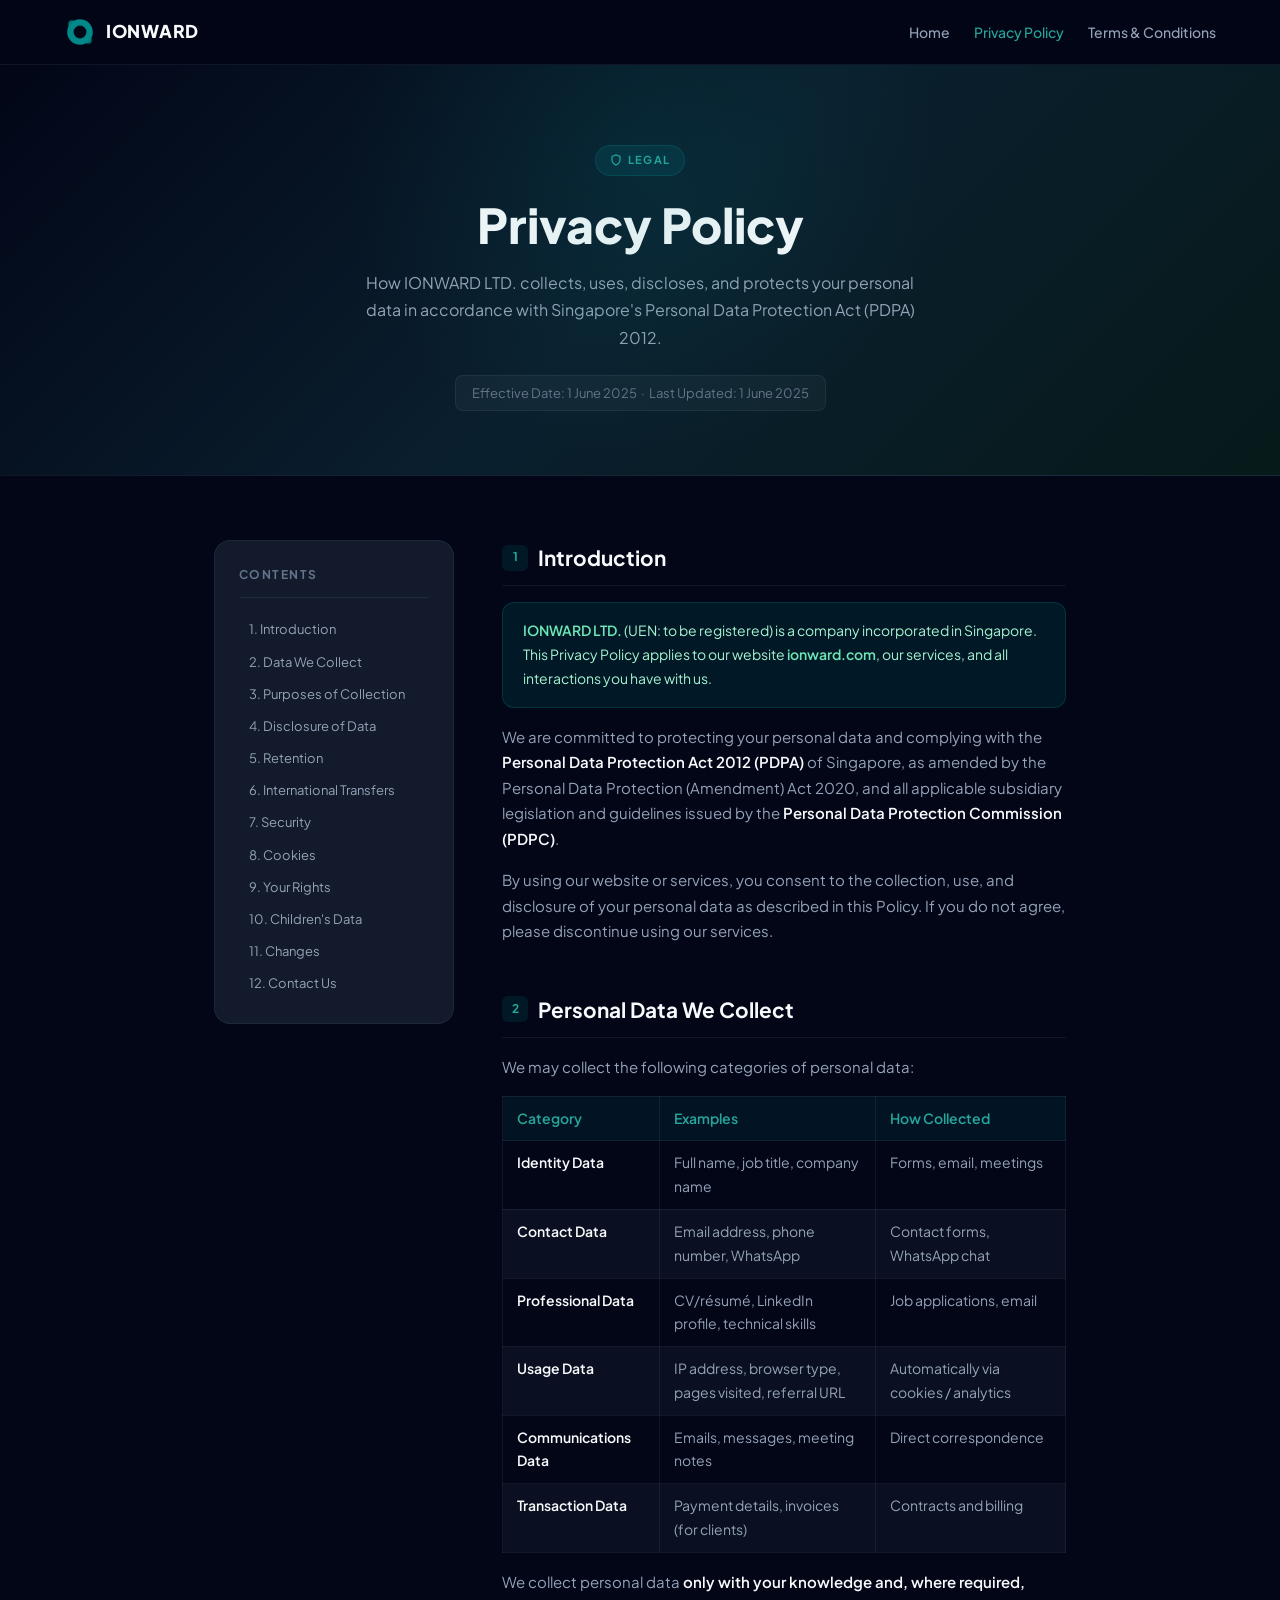
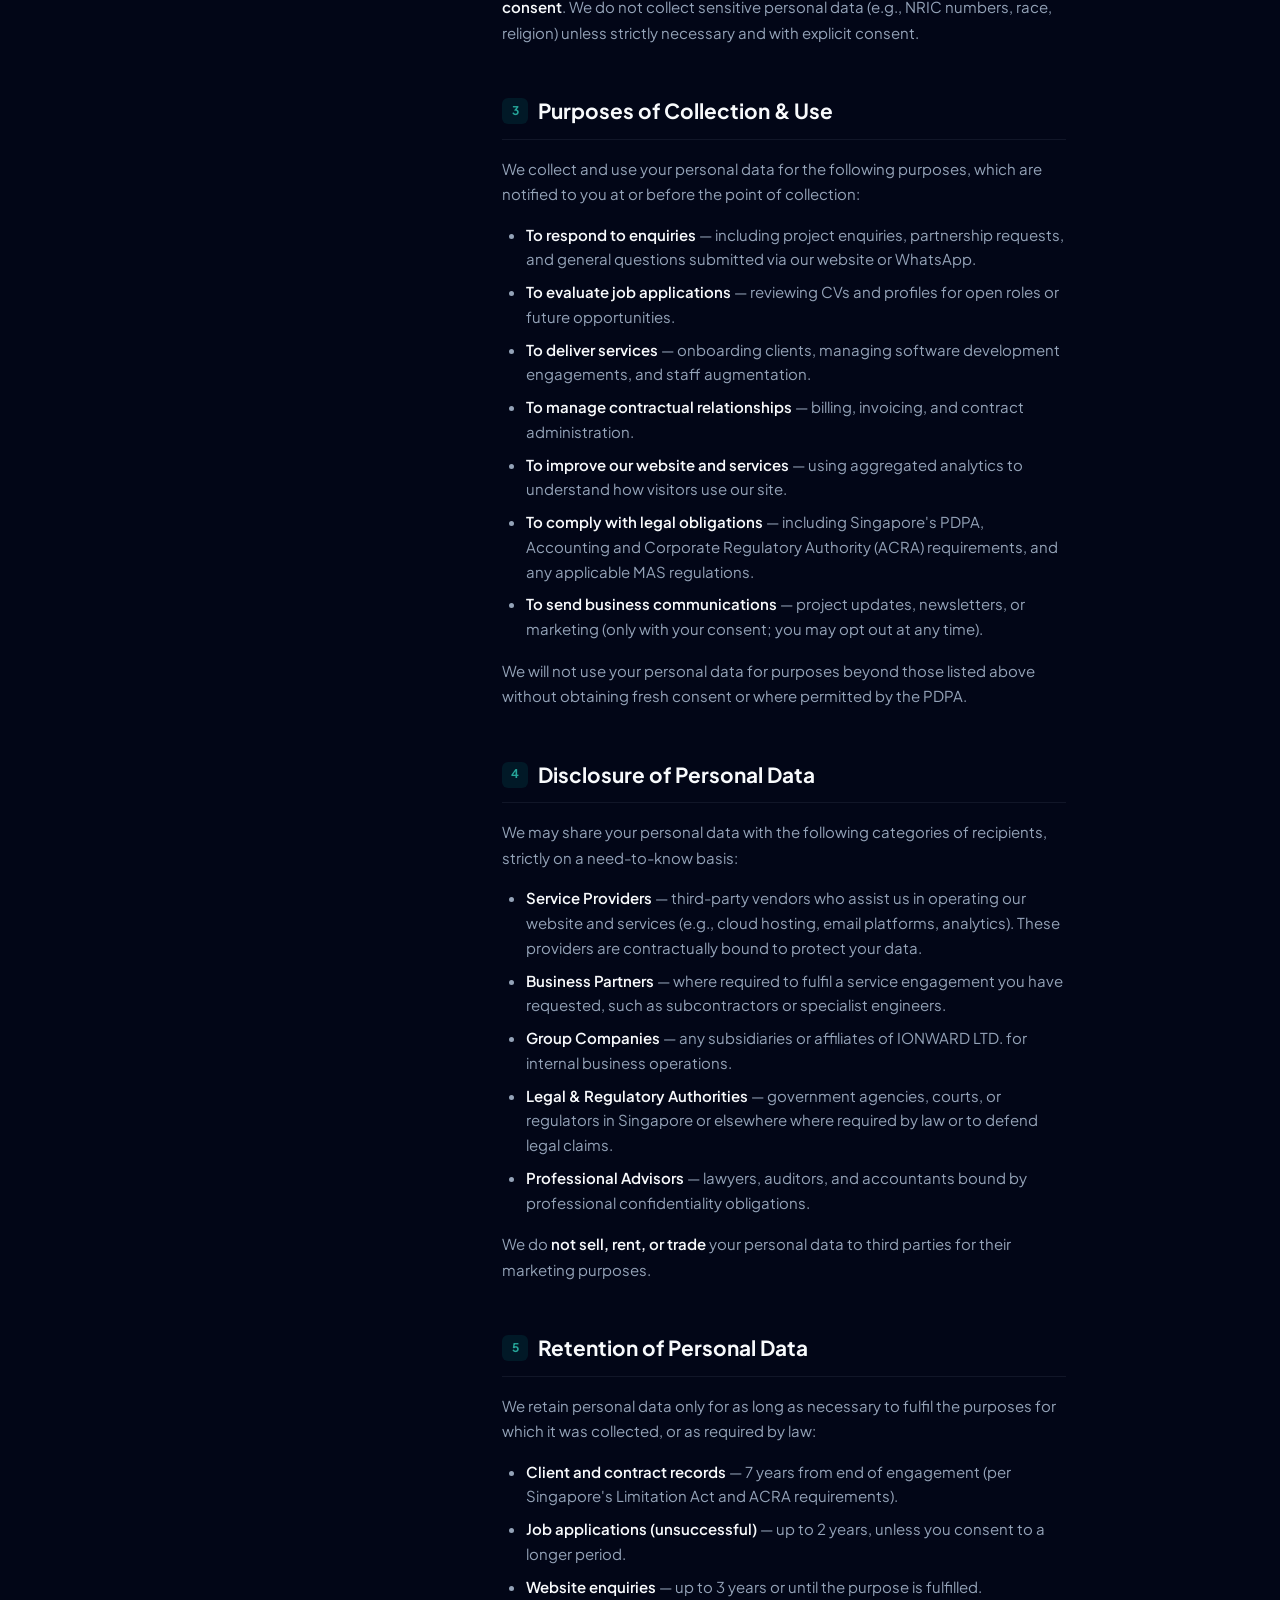
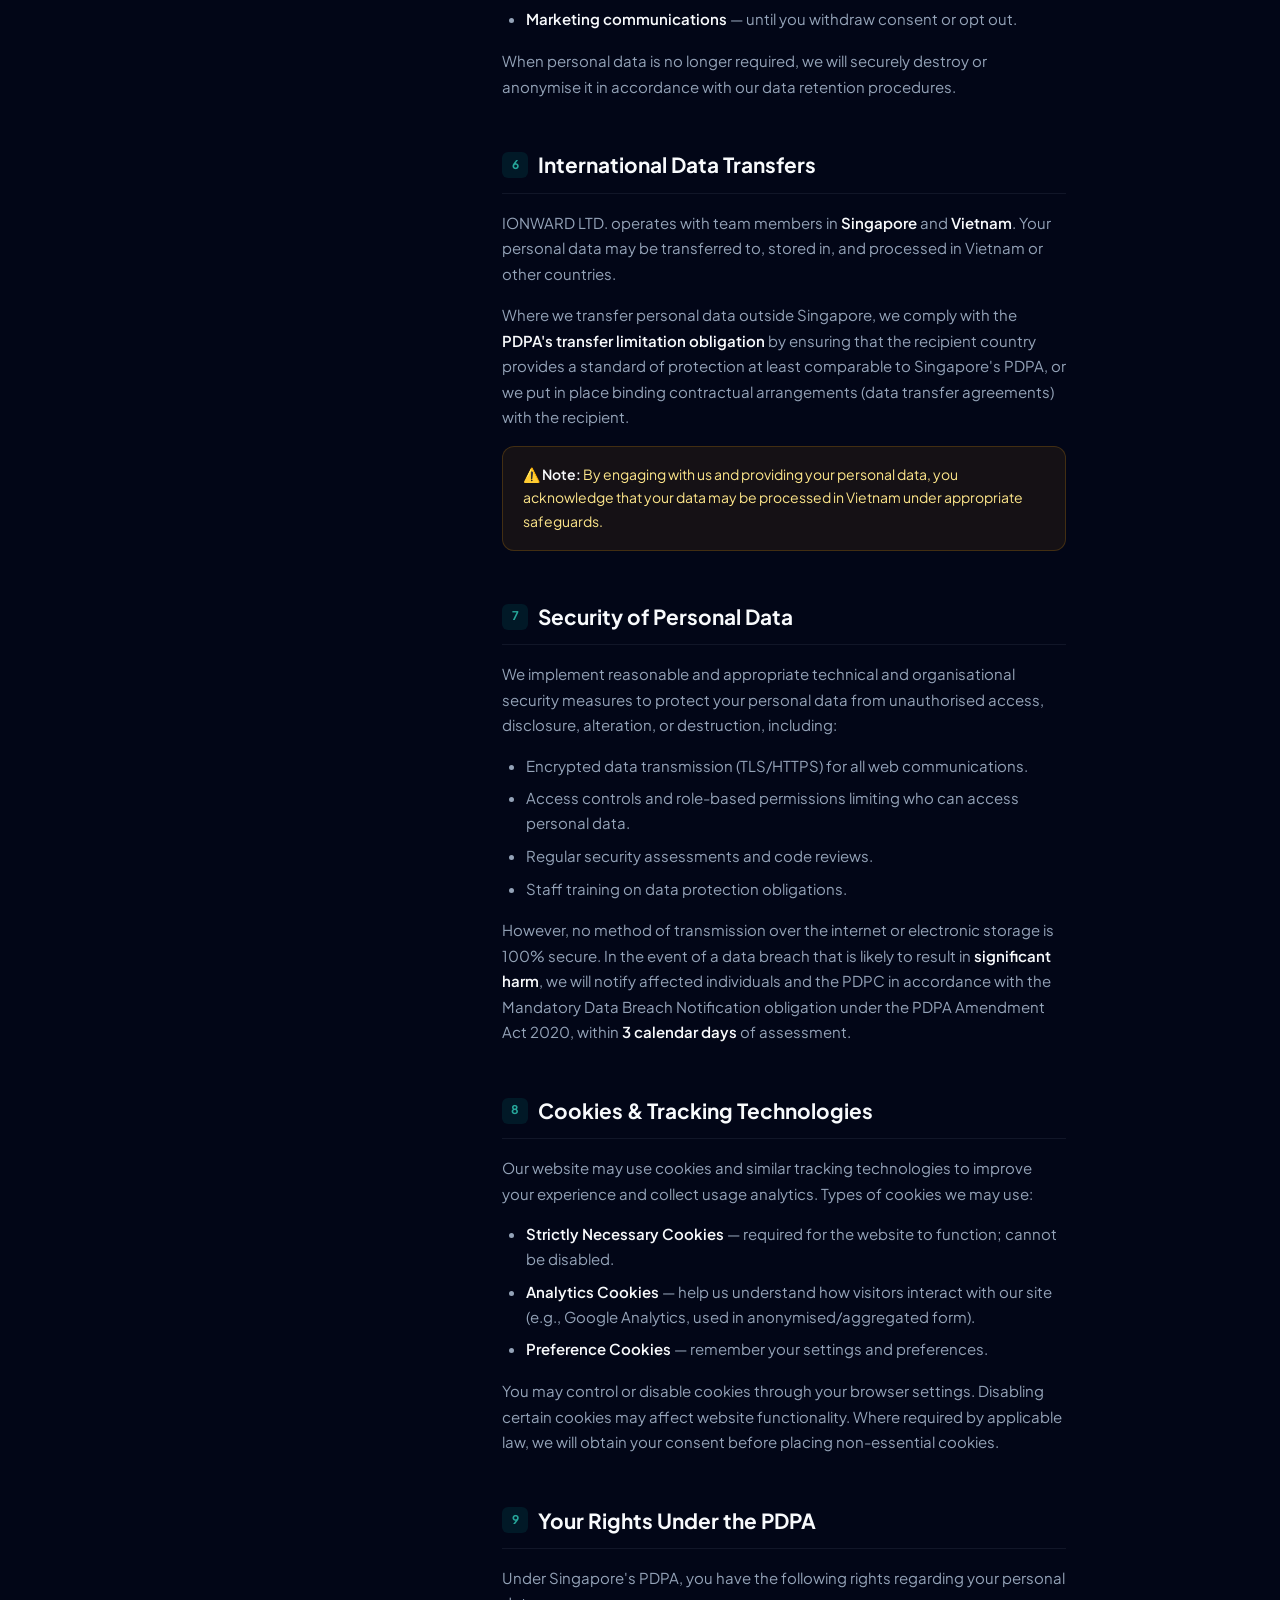
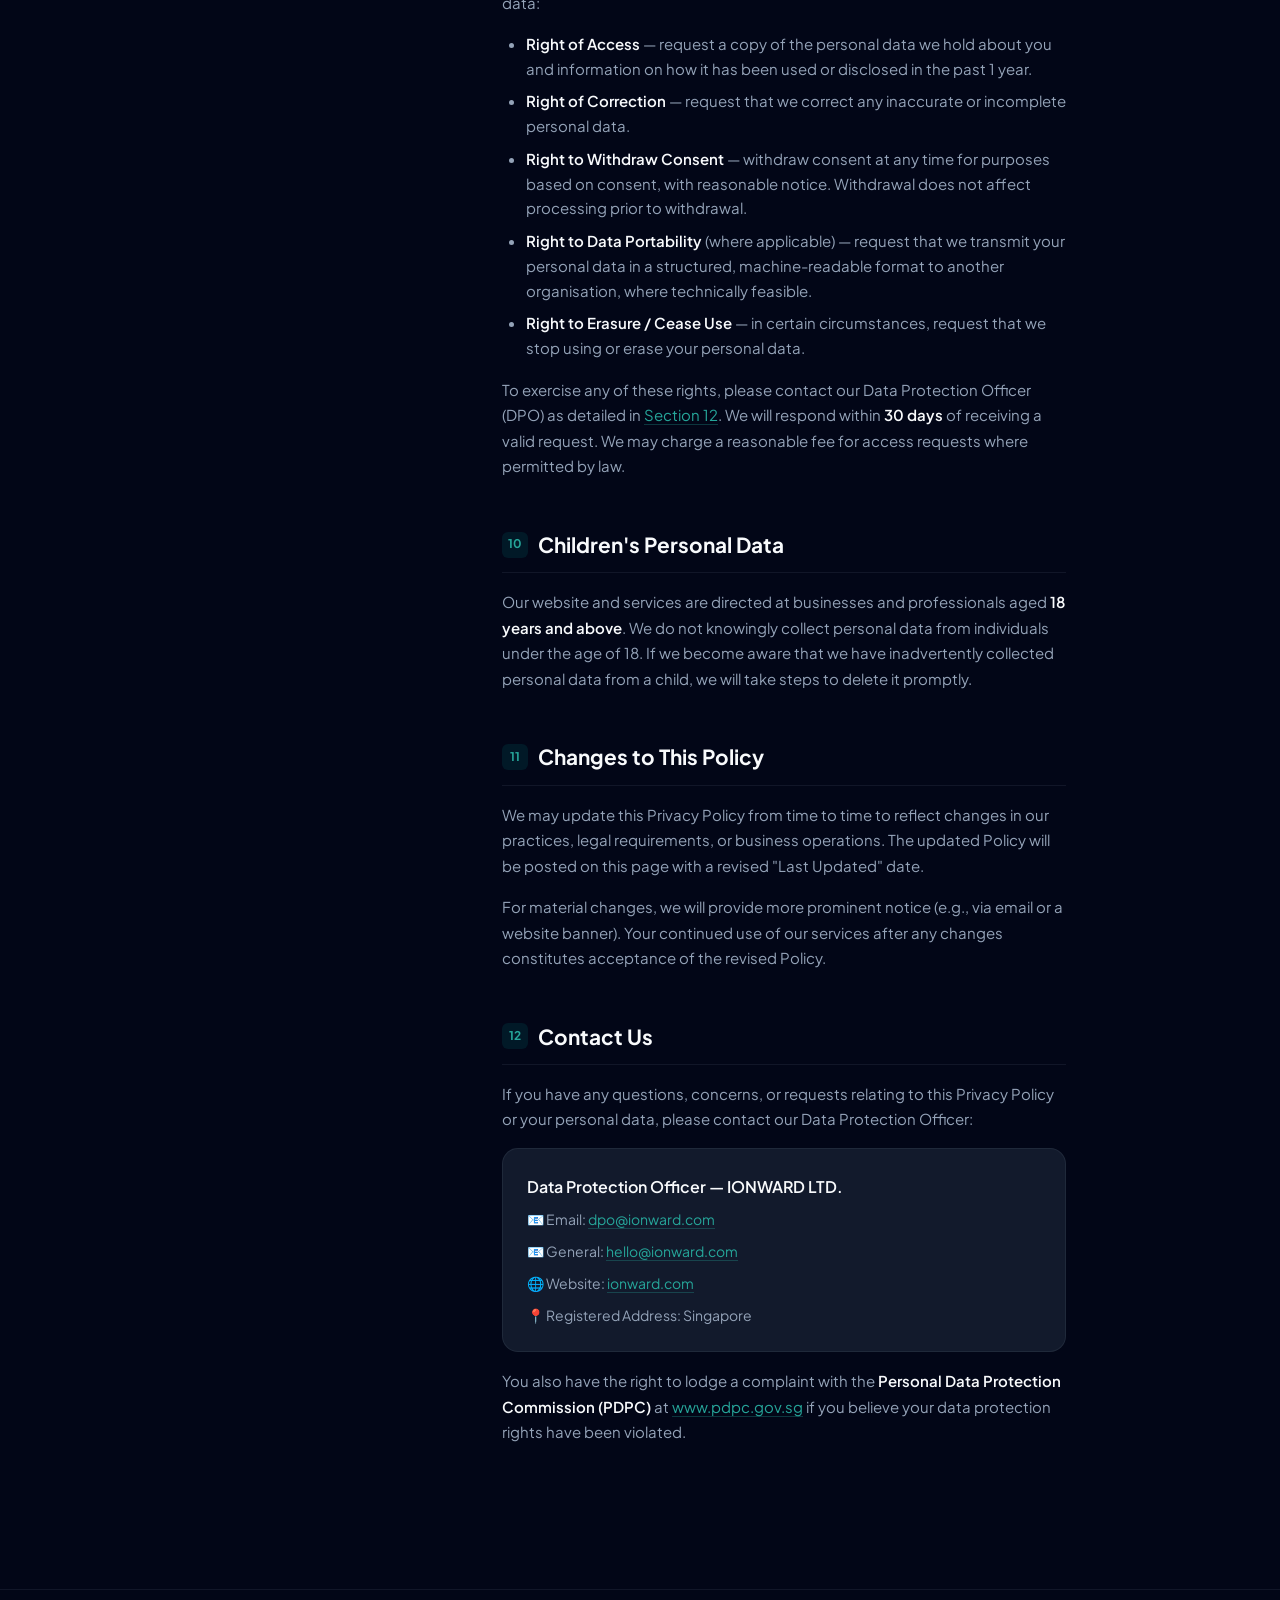
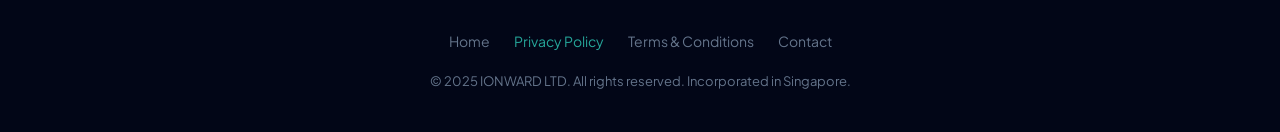
==== privacy.html @ 9d275b9a "Add Privacy Policy and Terms & Conditions pages" ====
<!DOCTYPE html>
<html lang="en">
<head>
  <meta charset="UTF-8" />
  <meta name="viewport" content="width=device-width, initial-scale=1.0" />
  <title>Privacy Policy | IONWARD LTD.</title>
  <meta name="description" content="Privacy Policy for IONWARD LTD. — how we collect, use, and protect your personal data under Singapore's PDPA." />
  <meta name="robots" content="index, follow" />
  <link rel="canonical" href="https://ionward.com/privacy" />

  <!-- Open Graph -->
  <meta property="og:type" content="website" />
  <meta property="og:url" content="https://ionward.com/privacy" />
  <meta property="og:title" content="Privacy Policy | IONWARD LTD." />
  <meta property="og:description" content="How IONWARD LTD. collects, uses, and protects your personal data under Singapore's PDPA." />
  <meta property="og:site_name" content="IONWARD LTD." />

  <!-- Favicon -->
  <link rel="icon" type="image/svg+xml" href="data:image/svg+xml,%3Csvg xmlns='http://www.w3.org/2000/svg' viewBox='0 0 100 100'%3E%3Cpath d='M50 10 A40 40 0 1 0 50 90 A40 40 0 1 0 50 10 Z M50 30 A20 20 0 1 1 50 70 A20 20 0 1 1 50 30 Z' fill='%23008988'/%3E%3Ccircle cx='25' cy='25' r='12' fill='%23008988' opacity='0.8'/%3E%3Ccircle cx='75' cy='75' r='12' fill='%23008988' opacity='0.8'/%3E%3C/svg%3E" />

  <!-- Fonts -->
  <link rel="preconnect" href="https://fonts.googleapis.com">
  <link rel="preconnect" href="https://fonts.gstatic.com" crossorigin>
  <link href="https://fonts.googleapis.com/css2?family=Plus+Jakarta+Sans:wght@300;400;500;600;700;800&display=swap" rel="stylesheet">

  <style>
    *, *::before, *::after { box-sizing: border-box; margin: 0; padding: 0; }

    :root {
      --ion: #008988;
      --ion-light: #26A69A;
      --ion-glow: rgba(0,137,136,0.15);
      --bg-dark: #0f172a;
      --bg-darker: #020617;
      --bg-card: rgba(30,41,59,0.6);
      --border: rgba(148,163,184,0.1);
      --text-primary: #f8fafc;
      --text-secondary: #94a3b8;
      --text-muted: #64748b;
    }

    html { scroll-behavior: smooth; }

    body {
      font-family: 'Plus Jakarta Sans', sans-serif;
      background: var(--bg-darker);
      color: var(--text-primary);
      line-height: 1.7;
      min-height: 100vh;
    }

    /* ── Scrollbar ── */
    ::-webkit-scrollbar { width: 8px; }
    ::-webkit-scrollbar-track { background: #0f172a; }
    ::-webkit-scrollbar-thumb { background: #334155; border-radius: 4px; }
    ::-webkit-scrollbar-thumb:hover { background: #008988; }

    /* ── Header ── */
    .site-header {
      position: sticky;
      top: 0;
      z-index: 100;
      background: rgba(2,6,23,0.85);
      backdrop-filter: blur(16px);
      -webkit-backdrop-filter: blur(16px);
      border-bottom: 1px solid var(--border);
    }

    .header-inner {
      max-width: 1200px;
      margin: 0 auto;
      padding: 0 1.5rem;
      height: 64px;
      display: flex;
      align-items: center;
      justify-content: space-between;
    }

    .logo-link {
      display: flex;
      align-items: center;
      gap: 10px;
      text-decoration: none;
      color: var(--text-primary);
      font-weight: 800;
      font-size: 1.1rem;
      letter-spacing: 0.04em;
    }

    .logo-link svg { flex-shrink: 0; }

    .nav-links {
      display: flex;
      gap: 1.5rem;
      list-style: none;
    }

    .nav-links a {
      color: var(--text-secondary);
      text-decoration: none;
      font-size: 0.875rem;
      font-weight: 500;
      transition: color 0.2s;
    }

    .nav-links a:hover { color: var(--ion-light); }

    /* ── Hero Banner ── */
    .page-hero {
      background: linear-gradient(135deg, #020617 0%, #0a1f2e 50%, #061a1a 100%);
      border-bottom: 1px solid var(--border);
      padding: 5rem 1.5rem 4rem;
      text-align: center;
      position: relative;
      overflow: hidden;
    }

    .page-hero::before {
      content: '';
      position: absolute;
      top: -50%;
      left: 50%;
      transform: translateX(-50%);
      width: 600px;
      height: 600px;
      background: radial-gradient(circle, rgba(0,137,136,0.12) 0%, transparent 70%);
      pointer-events: none;
    }

    .page-hero-badge {
      display: inline-flex;
      align-items: center;
      gap: 6px;
      background: var(--ion-glow);
      color: var(--ion-light);
      border: 1px solid rgba(0,137,136,0.25);
      padding: 5px 14px;
      border-radius: 9999px;
      font-size: 11px;
      font-weight: 700;
      letter-spacing: 0.1em;
      text-transform: uppercase;
      margin-bottom: 1.25rem;
    }

    .page-hero h1 {
      font-size: clamp(2rem, 5vw, 3rem);
      font-weight: 800;
      color: var(--text-primary);
      margin-bottom: 1rem;
      line-height: 1.2;
    }

    .page-hero p {
      color: var(--text-secondary);
      font-size: 1rem;
      max-width: 560px;
      margin: 0 auto;
    }

    .effective-date {
      margin-top: 1.5rem;
      display: inline-block;
      background: rgba(148,163,184,0.06);
      border: 1px solid var(--border);
      border-radius: 8px;
      padding: 6px 16px;
      font-size: 0.8125rem;
      color: var(--text-muted);
    }

    /* ── Layout ── */
    .content-wrapper {
      max-width: 900px;
      margin: 0 auto;
      padding: 4rem 1.5rem 6rem;
      display: grid;
      grid-template-columns: 240px 1fr;
      gap: 3rem;
      align-items: start;
    }

    /* ── Sidebar TOC ── */
    .toc {
      position: sticky;
      top: 88px;
      background: var(--bg-card);
      border: 1px solid var(--border);
      border-radius: 16px;
      padding: 1.5rem;
      backdrop-filter: blur(8px);
    }

    .toc-title {
      font-size: 0.75rem;
      font-weight: 700;
      letter-spacing: 0.12em;
      text-transform: uppercase;
      color: var(--text-muted);
      margin-bottom: 1rem;
      padding-bottom: 0.75rem;
      border-bottom: 1px solid var(--border);
    }

    .toc-list {
      list-style: none;
      display: flex;
      flex-direction: column;
      gap: 2px;
    }

    .toc-list a {
      display: block;
      padding: 6px 10px;
      border-radius: 8px;
      color: var(--text-secondary);
      font-size: 0.8125rem;
      text-decoration: none;
      transition: all 0.2s;
      line-height: 1.4;
    }

    .toc-list a:hover {
      background: var(--ion-glow);
      color: var(--ion-light);
    }

    /* ── Document Body ── */
    .doc-body section {
      margin-bottom: 3rem;
    }

    .doc-body h2 {
      font-size: 1.3rem;
      font-weight: 700;
      color: var(--text-primary);
      margin-bottom: 1rem;
      padding-bottom: 0.625rem;
      border-bottom: 1px solid var(--border);
      display: flex;
      align-items: center;
      gap: 10px;
    }

    .section-num {
      display: inline-flex;
      align-items: center;
      justify-content: center;
      width: 26px;
      height: 26px;
      background: var(--ion-glow);
      color: var(--ion-light);
      border-radius: 6px;
      font-size: 0.75rem;
      font-weight: 700;
      flex-shrink: 0;
    }

    .doc-body p {
      color: var(--text-secondary);
      margin-bottom: 1rem;
      font-size: 0.9375rem;
    }

    .doc-body ul, .doc-body ol {
      padding-left: 1.5rem;
      margin-bottom: 1rem;
    }

    .doc-body li {
      color: var(--text-secondary);
      font-size: 0.9375rem;
      margin-bottom: 0.5rem;
      line-height: 1.65;
    }

    .doc-body strong {
      color: var(--text-primary);
      font-weight: 600;
    }

    .doc-body a {
      color: var(--ion-light);
      text-decoration: none;
      border-bottom: 1px solid rgba(38,166,154,0.3);
      transition: border-color 0.2s;
    }

    .doc-body a:hover { border-color: var(--ion-light); }

    /* Info box */
    .info-box {
      background: var(--ion-glow);
      border: 1px solid rgba(0,137,136,0.25);
      border-radius: 12px;
      padding: 1rem 1.25rem;
      margin-bottom: 1rem;
    }

    .info-box p {
      color: #a7f3d0;
      margin-bottom: 0;
      font-size: 0.875rem;
    }

    .info-box strong { color: #6ee7b7; }

    /* Warning box */
    .warn-box {
      background: rgba(245,158,11,0.08);
      border: 1px solid rgba(245,158,11,0.2);
      border-radius: 12px;
      padding: 1rem 1.25rem;
      margin-bottom: 1rem;
    }

    .warn-box p {
      color: #fde68a;
      margin-bottom: 0;
      font-size: 0.875rem;
    }

    /* Data table */
    .data-table {
      width: 100%;
      border-collapse: collapse;
      margin-bottom: 1rem;
      font-size: 0.875rem;
    }

    .data-table th {
      background: rgba(0,137,136,0.1);
      color: var(--ion-light);
      font-weight: 600;
      text-align: left;
      padding: 10px 14px;
      border: 1px solid var(--border);
    }

    .data-table td {
      color: var(--text-secondary);
      padding: 10px 14px;
      border: 1px solid var(--border);
      vertical-align: top;
    }

    .data-table tr:nth-child(even) td { background: rgba(30,41,59,0.3); }

    /* Contact card */
    .contact-card {
      background: var(--bg-card);
      border: 1px solid var(--border);
      border-radius: 16px;
      padding: 1.5rem;
      display: flex;
      flex-direction: column;
      gap: 0.5rem;
    }

    .contact-card strong { color: var(--text-primary); font-size: 1rem; }
    .contact-card span { color: var(--text-secondary); font-size: 0.875rem; }
    .contact-card a { color: var(--ion-light); }

    /* ── Footer ── */
    .site-footer {
      background: #020617;
      border-top: 1px solid var(--border);
      padding: 2.5rem 1.5rem;
      text-align: center;
    }

    .footer-inner {
      max-width: 900px;
      margin: 0 auto;
      display: flex;
      flex-direction: column;
      align-items: center;
      gap: 1rem;
    }

    .footer-links {
      display: flex;
      gap: 1.5rem;
      flex-wrap: wrap;
      justify-content: center;
    }

    .footer-links a {
      color: var(--text-muted);
      text-decoration: none;
      font-size: 0.875rem;
      transition: color 0.2s;
    }

    .footer-links a:hover { color: var(--ion-light); }
    .footer-links a.active { color: var(--ion-light); }

    .footer-copy {
      color: var(--text-muted);
      font-size: 0.8125rem;
    }

    /* ── Responsive ── */
    @media (max-width: 768px) {
      .content-wrapper {
        grid-template-columns: 1fr;
      }
      .toc {
        position: static;
      }
      .nav-links { display: none; }
    }
  </style>
</head>
<body>

  <!-- ── Header ── -->
  <header class="site-header">
    <div class="header-inner">
      <a href="/" class="logo-link">
        <svg width="32" height="32" viewBox="0 0 100 100" fill="none" xmlns="http://www.w3.org/2000/svg">
          <path d="M50 10 A40 40 0 1 0 50 90 A40 40 0 1 0 50 10 Z M50 30 A20 20 0 1 1 50 70 A20 20 0 1 1 50 30 Z" fill="#008988"/>
          <circle cx="25" cy="25" r="12" fill="#008988" opacity="0.8"/>
          <circle cx="75" cy="75" r="12" fill="#008988" opacity="0.8"/>
        </svg>
        IONWARD
      </a>
      <nav>
        <ul class="nav-links">
          <li><a href="/">Home</a></li>
          <li><a href="/privacy" class="active" style="color:#26A69A;">Privacy Policy</a></li>
          <li><a href="/terms">Terms &amp; Conditions</a></li>
        </ul>
      </nav>
    </div>
  </header>

  <!-- ── Hero ── -->
  <div class="page-hero">
    <div class="page-hero-badge">
      <svg width="12" height="12" viewBox="0 0 24 24" fill="none" stroke="currentColor" stroke-width="2.5"><path d="M12 22s8-4 8-10V5l-8-3-8 3v7c0 6 8 10 8 10z"/></svg>
      Legal
    </div>
    <h1>Privacy Policy</h1>
    <p>How IONWARD LTD. collects, uses, discloses, and protects your personal data in accordance with Singapore's Personal Data Protection Act (PDPA) 2012.</p>
    <span class="effective-date">Effective Date: 1 June 2025 &nbsp;·&nbsp; Last Updated: 1 June 2025</span>
  </div>

  <!-- ── Main ── -->
  <main class="content-wrapper">

    <!-- TOC -->
    <aside class="toc">
      <div class="toc-title">Contents</div>
      <ul class="toc-list">
        <li><a href="#intro">1. Introduction</a></li>
        <li><a href="#data-collected">2. Data We Collect</a></li>
        <li><a href="#purposes">3. Purposes of Collection</a></li>
        <li><a href="#disclosure">4. Disclosure of Data</a></li>
        <li><a href="#retention">5. Retention</a></li>
        <li><a href="#transfers">6. International Transfers</a></li>
        <li><a href="#security">7. Security</a></li>
        <li><a href="#cookies">8. Cookies</a></li>
        <li><a href="#rights">9. Your Rights</a></li>
        <li><a href="#children">10. Children's Data</a></li>
        <li><a href="#changes">11. Changes</a></li>
        <li><a href="#contact">12. Contact Us</a></li>
      </ul>
    </aside>

    <!-- Document -->
    <article class="doc-body">

      <section id="intro">
        <h2><span class="section-num">1</span> Introduction</h2>
        <div class="info-box">
          <p><strong>IONWARD LTD.</strong> (UEN: to be registered) is a company incorporated in Singapore. This Privacy Policy applies to our website <strong>ionward.com</strong>, our services, and all interactions you have with us.</p>
        </div>
        <p>We are committed to protecting your personal data and complying with the <strong>Personal Data Protection Act 2012 (PDPA)</strong> of Singapore, as amended by the Personal Data Protection (Amendment) Act 2020, and all applicable subsidiary legislation and guidelines issued by the <strong>Personal Data Protection Commission (PDPC)</strong>.</p>
        <p>By using our website or services, you consent to the collection, use, and disclosure of your personal data as described in this Policy. If you do not agree, please discontinue using our services.</p>
      </section>

      <section id="data-collected">
        <h2><span class="section-num">2</span> Personal Data We Collect</h2>
        <p>We may collect the following categories of personal data:</p>
        <table class="data-table">
          <thead>
            <tr>
              <th>Category</th>
              <th>Examples</th>
              <th>How Collected</th>
            </tr>
          </thead>
          <tbody>
            <tr>
              <td><strong>Identity Data</strong></td>
              <td>Full name, job title, company name</td>
              <td>Forms, email, meetings</td>
            </tr>
            <tr>
              <td><strong>Contact Data</strong></td>
              <td>Email address, phone number, WhatsApp</td>
              <td>Contact forms, WhatsApp chat</td>
            </tr>
            <tr>
              <td><strong>Professional Data</strong></td>
              <td>CV/résumé, LinkedIn profile, technical skills</td>
              <td>Job applications, email</td>
            </tr>
            <tr>
              <td><strong>Usage Data</strong></td>
              <td>IP address, browser type, pages visited, referral URL</td>
              <td>Automatically via cookies / analytics</td>
            </tr>
            <tr>
              <td><strong>Communications Data</strong></td>
              <td>Emails, messages, meeting notes</td>
              <td>Direct correspondence</td>
            </tr>
            <tr>
              <td><strong>Transaction Data</strong></td>
              <td>Payment details, invoices (for clients)</td>
              <td>Contracts and billing</td>
            </tr>
          </tbody>
        </table>
        <p>We collect personal data <strong>only with your knowledge and, where required, consent</strong>. We do not collect sensitive personal data (e.g., NRIC numbers, race, religion) unless strictly necessary and with explicit consent.</p>
      </section>

      <section id="purposes">
        <h2><span class="section-num">3</span> Purposes of Collection &amp; Use</h2>
        <p>We collect and use your personal data for the following purposes, which are notified to you at or before the point of collection:</p>
        <ul>
          <li><strong>To respond to enquiries</strong> — including project enquiries, partnership requests, and general questions submitted via our website or WhatsApp.</li>
          <li><strong>To evaluate job applications</strong> — reviewing CVs and profiles for open roles or future opportunities.</li>
          <li><strong>To deliver services</strong> — onboarding clients, managing software development engagements, and staff augmentation.
          </li>
          <li><strong>To manage contractual relationships</strong> — billing, invoicing, and contract administration.</li>
          <li><strong>To improve our website and services</strong> — using aggregated analytics to understand how visitors use our site.</li>
          <li><strong>To comply with legal obligations</strong> — including Singapore's PDPA, Accounting and Corporate Regulatory Authority (ACRA) requirements, and any applicable MAS regulations.</li>
          <li><strong>To send business communications</strong> — project updates, newsletters, or marketing (only with your consent; you may opt out at any time).</li>
        </ul>
        <p>We will not use your personal data for purposes beyond those listed above without obtaining fresh consent or where permitted by the PDPA.</p>
      </section>

      <section id="disclosure">
        <h2><span class="section-num">4</span> Disclosure of Personal Data</h2>
        <p>We may share your personal data with the following categories of recipients, strictly on a need-to-know basis:</p>
        <ul>
          <li><strong>Service Providers</strong> — third-party vendors who assist us in operating our website and services (e.g., cloud hosting, email platforms, analytics). These providers are contractually bound to protect your data.</li>
          <li><strong>Business Partners</strong> — where required to fulfil a service engagement you have requested, such as subcontractors or specialist engineers.</li>
          <li><strong>Group Companies</strong> — any subsidiaries or affiliates of IONWARD LTD. for internal business operations.</li>
          <li><strong>Legal &amp; Regulatory Authorities</strong> — government agencies, courts, or regulators in Singapore or elsewhere where required by law or to defend legal claims.</li>
          <li><strong>Professional Advisors</strong> — lawyers, auditors, and accountants bound by professional confidentiality obligations.</li>
        </ul>
        <p>We do <strong>not sell, rent, or trade</strong> your personal data to third parties for their marketing purposes.</p>
      </section>

      <section id="retention">
        <h2><span class="section-num">5</span> Retention of Personal Data</h2>
        <p>We retain personal data only for as long as necessary to fulfil the purposes for which it was collected, or as required by law:</p>
        <ul>
          <li><strong>Client and contract records</strong> — 7 years from end of engagement (per Singapore's Limitation Act and ACRA requirements).</li>
          <li><strong>Job applications (unsuccessful)</strong> — up to 2 years, unless you consent to a longer period.</li>
          <li><strong>Website enquiries</strong> — up to 3 years or until the purpose is fulfilled.</li>
          <li><strong>Marketing communications</strong> — until you withdraw consent or opt out.</li>
        </ul>
        <p>When personal data is no longer required, we will securely destroy or anonymise it in accordance with our data retention procedures.</p>
      </section>

      <section id="transfers">
        <h2><span class="section-num">6</span> International Data Transfers</h2>
        <p>IONWARD LTD. operates with team members in <strong>Singapore</strong> and <strong>Vietnam</strong>. Your personal data may be transferred to, stored in, and processed in Vietnam or other countries.</p>
        <p>Where we transfer personal data outside Singapore, we comply with the <strong>PDPA's transfer limitation obligation</strong> by ensuring that the recipient country provides a standard of protection at least comparable to Singapore's PDPA, or we put in place binding contractual arrangements (data transfer agreements) with the recipient.</p>
        <div class="warn-box">
          <p>⚠️ <strong>Note:</strong> By engaging with us and providing your personal data, you acknowledge that your data may be processed in Vietnam under appropriate safeguards.</p>
        </div>
      </section>

      <section id="security">
        <h2><span class="section-num">7</span> Security of Personal Data</h2>
        <p>We implement reasonable and appropriate technical and organisational security measures to protect your personal data from unauthorised access, disclosure, alteration, or destruction, including:</p>
        <ul>
          <li>Encrypted data transmission (TLS/HTTPS) for all web communications.</li>
          <li>Access controls and role-based permissions limiting who can access personal data.</li>
          <li>Regular security assessments and code reviews.</li>
          <li>Staff training on data protection obligations.</li>
        </ul>
        <p>However, no method of transmission over the internet or electronic storage is 100% secure. In the event of a data breach that is likely to result in <strong>significant harm</strong>, we will notify affected individuals and the PDPC in accordance with the Mandatory Data Breach Notification obligation under the PDPA Amendment Act 2020, within <strong>3 calendar days</strong> of assessment.</p>
      </section>

      <section id="cookies">
        <h2><span class="section-num">8</span> Cookies &amp; Tracking Technologies</h2>
        <p>Our website may use cookies and similar tracking technologies to improve your experience and collect usage analytics. Types of cookies we may use:</p>
        <ul>
          <li><strong>Strictly Necessary Cookies</strong> — required for the website to function; cannot be disabled.</li>
          <li><strong>Analytics Cookies</strong> — help us understand how visitors interact with our site (e.g., Google Analytics, used in anonymised/aggregated form).</li>
          <li><strong>Preference Cookies</strong> — remember your settings and preferences.</li>
        </ul>
        <p>You may control or disable cookies through your browser settings. Disabling certain cookies may affect website functionality. Where required by applicable law, we will obtain your consent before placing non-essential cookies.</p>
      </section>

      <section id="rights">
        <h2><span class="section-num">9</span> Your Rights Under the PDPA</h2>
        <p>Under Singapore's PDPA, you have the following rights regarding your personal data:</p>
        <ul>
          <li><strong>Right of Access</strong> — request a copy of the personal data we hold about you and information on how it has been used or disclosed in the past 1 year.</li>
          <li><strong>Right of Correction</strong> — request that we correct any inaccurate or incomplete personal data.</li>
          <li><strong>Right to Withdraw Consent</strong> — withdraw consent at any time for purposes based on consent, with reasonable notice. Withdrawal does not affect processing prior to withdrawal.</li>
          <li><strong>Right to Data Portability</strong> (where applicable) — request that we transmit your personal data in a structured, machine-readable format to another organisation, where technically feasible.</li>
          <li><strong>Right to Erasure / Cease Use</strong> — in certain circumstances, request that we stop using or erase your personal data.</li>
        </ul>
        <p>To exercise any of these rights, please contact our Data Protection Officer (DPO) as detailed in <a href="#contact">Section 12</a>. We will respond within <strong>30 days</strong> of receiving a valid request. We may charge a reasonable fee for access requests where permitted by law.</p>
      </section>

      <section id="children">
        <h2><span class="section-num">10</span> Children's Personal Data</h2>
        <p>Our website and services are directed at businesses and professionals aged <strong>18 years and above</strong>. We do not knowingly collect personal data from individuals under the age of 18. If we become aware that we have inadvertently collected personal data from a child, we will take steps to delete it promptly.</p>
      </section>

      <section id="changes">
        <h2><span class="section-num">11</span> Changes to This Policy</h2>
        <p>We may update this Privacy Policy from time to time to reflect changes in our practices, legal requirements, or business operations. The updated Policy will be posted on this page with a revised "Last Updated" date.</p>
        <p>For material changes, we will provide more prominent notice (e.g., via email or a website banner). Your continued use of our services after any changes constitutes acceptance of the revised Policy.</p>
      </section>

      <section id="contact">
        <h2><span class="section-num">12</span> Contact Us</h2>
        <p>If you have any questions, concerns, or requests relating to this Privacy Policy or your personal data, please contact our Data Protection Officer:</p>
        <div class="contact-card">
          <strong>Data Protection Officer — IONWARD LTD.</strong>
          <span>📧 Email: <a href="mailto:dpo@ionward.com">dpo@ionward.com</a></span>
          <span>📧 General: <a href="mailto:hello@ionward.com">hello@ionward.com</a></span>
          <span>🌐 Website: <a href="https://ionward.com">ionward.com</a></span>
          <span>📍 Registered Address: Singapore</span>
        </div>
        <p style="margin-top:1rem;">You also have the right to lodge a complaint with the <strong>Personal Data Protection Commission (PDPC)</strong> at <a href="https://www.pdpc.gov.sg" target="_blank" rel="noopener">www.pdpc.gov.sg</a> if you believe your data protection rights have been violated.</p>
      </section>

    </article>
  </main>

  <!-- ── Footer ── -->
  <footer class="site-footer">
    <div class="footer-inner">
      <nav class="footer-links">
        <a href="/">Home</a>
        <a href="/privacy" class="active">Privacy Policy</a>
        <a href="/terms">Terms &amp; Conditions</a>
        <a href="mailto:hello@ionward.com">Contact</a>
      </nav>
      <p class="footer-copy">© 2025 IONWARD LTD. All rights reserved. Incorporated in Singapore.</p>
    </div>
  </footer>

</body>
</html>
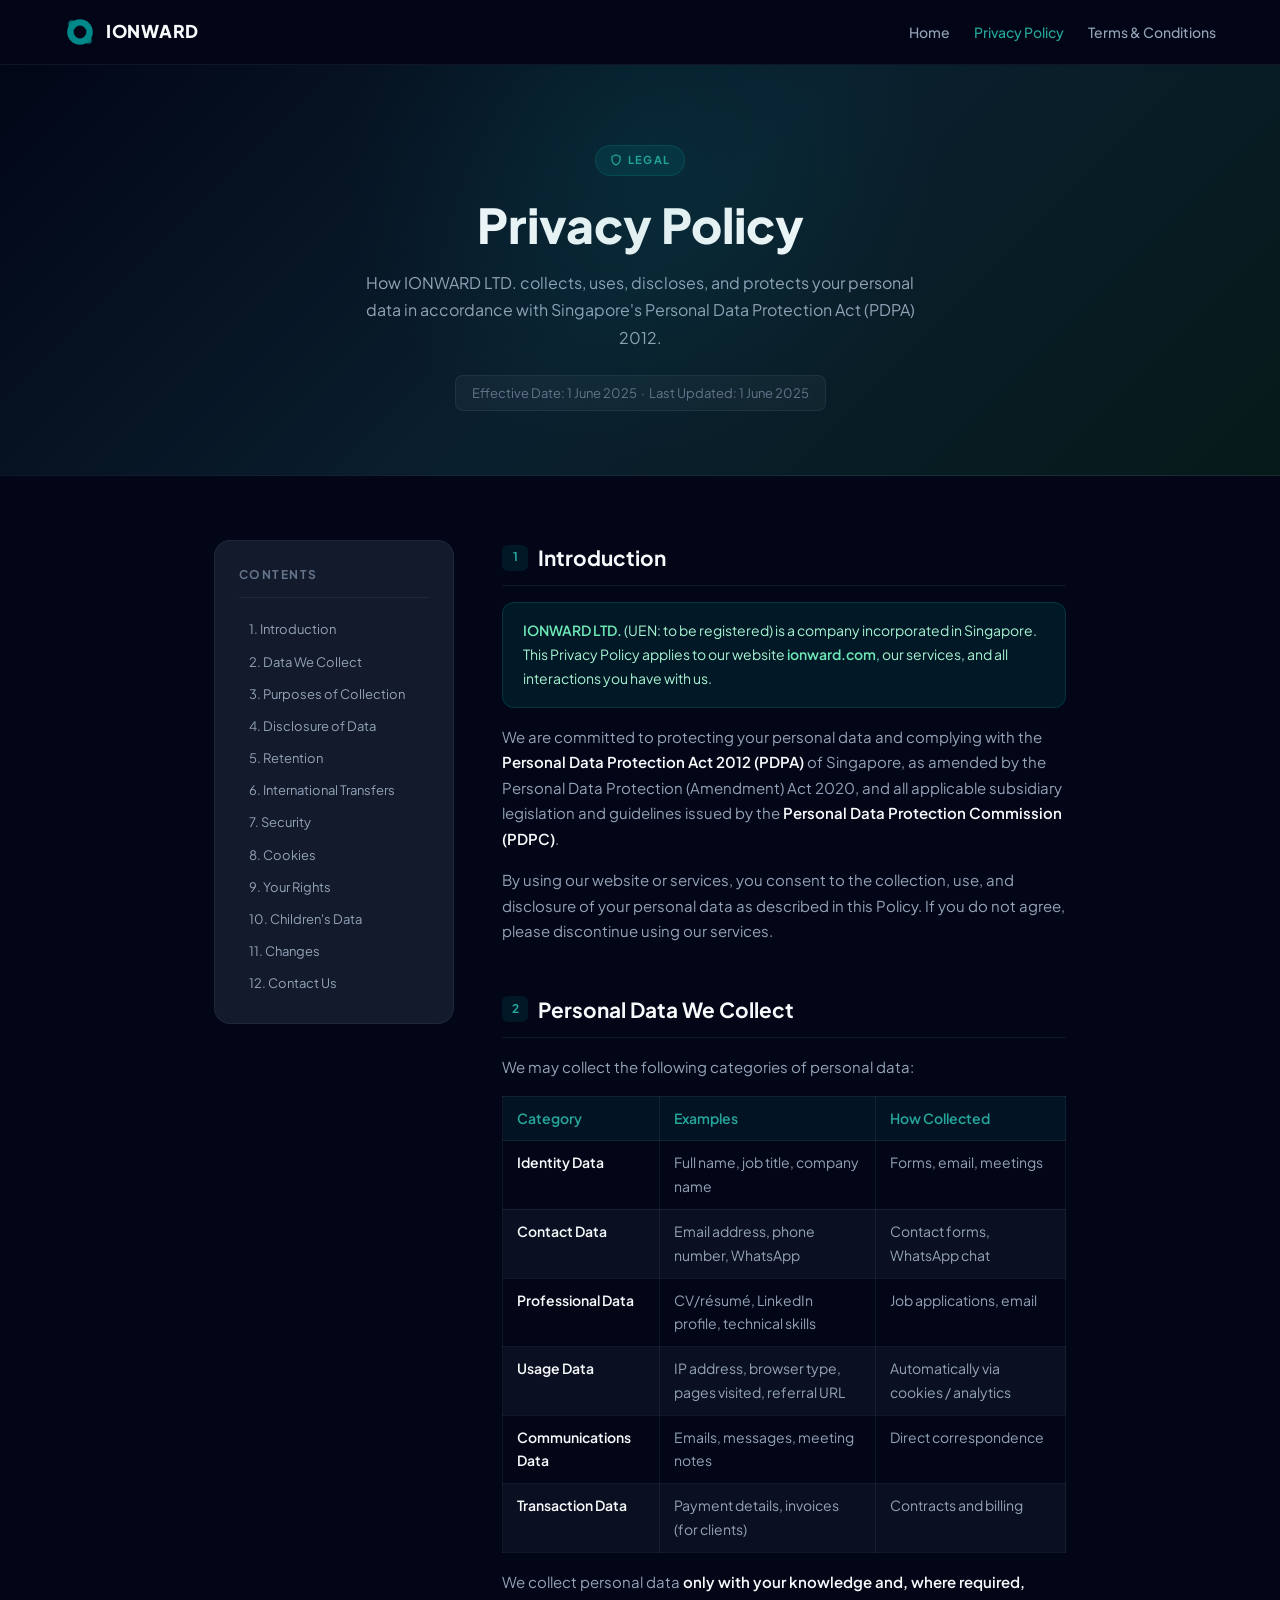
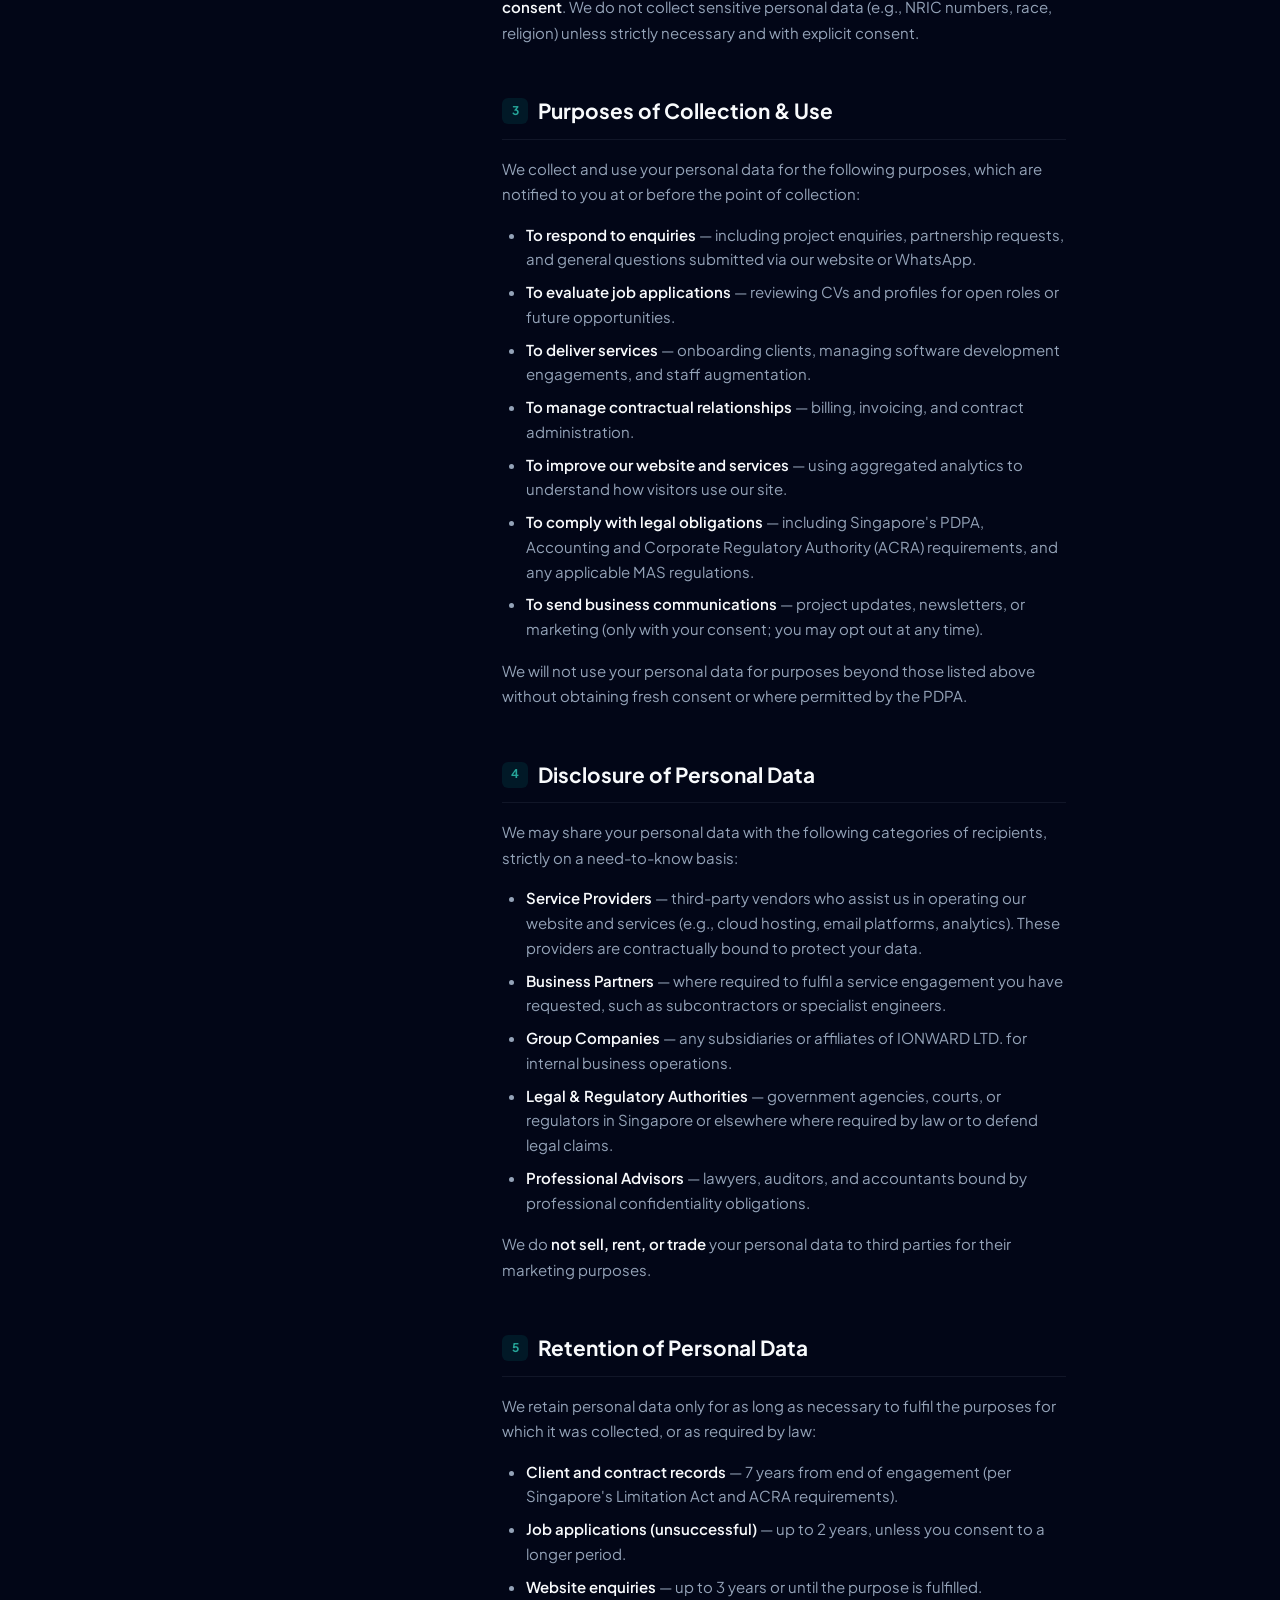
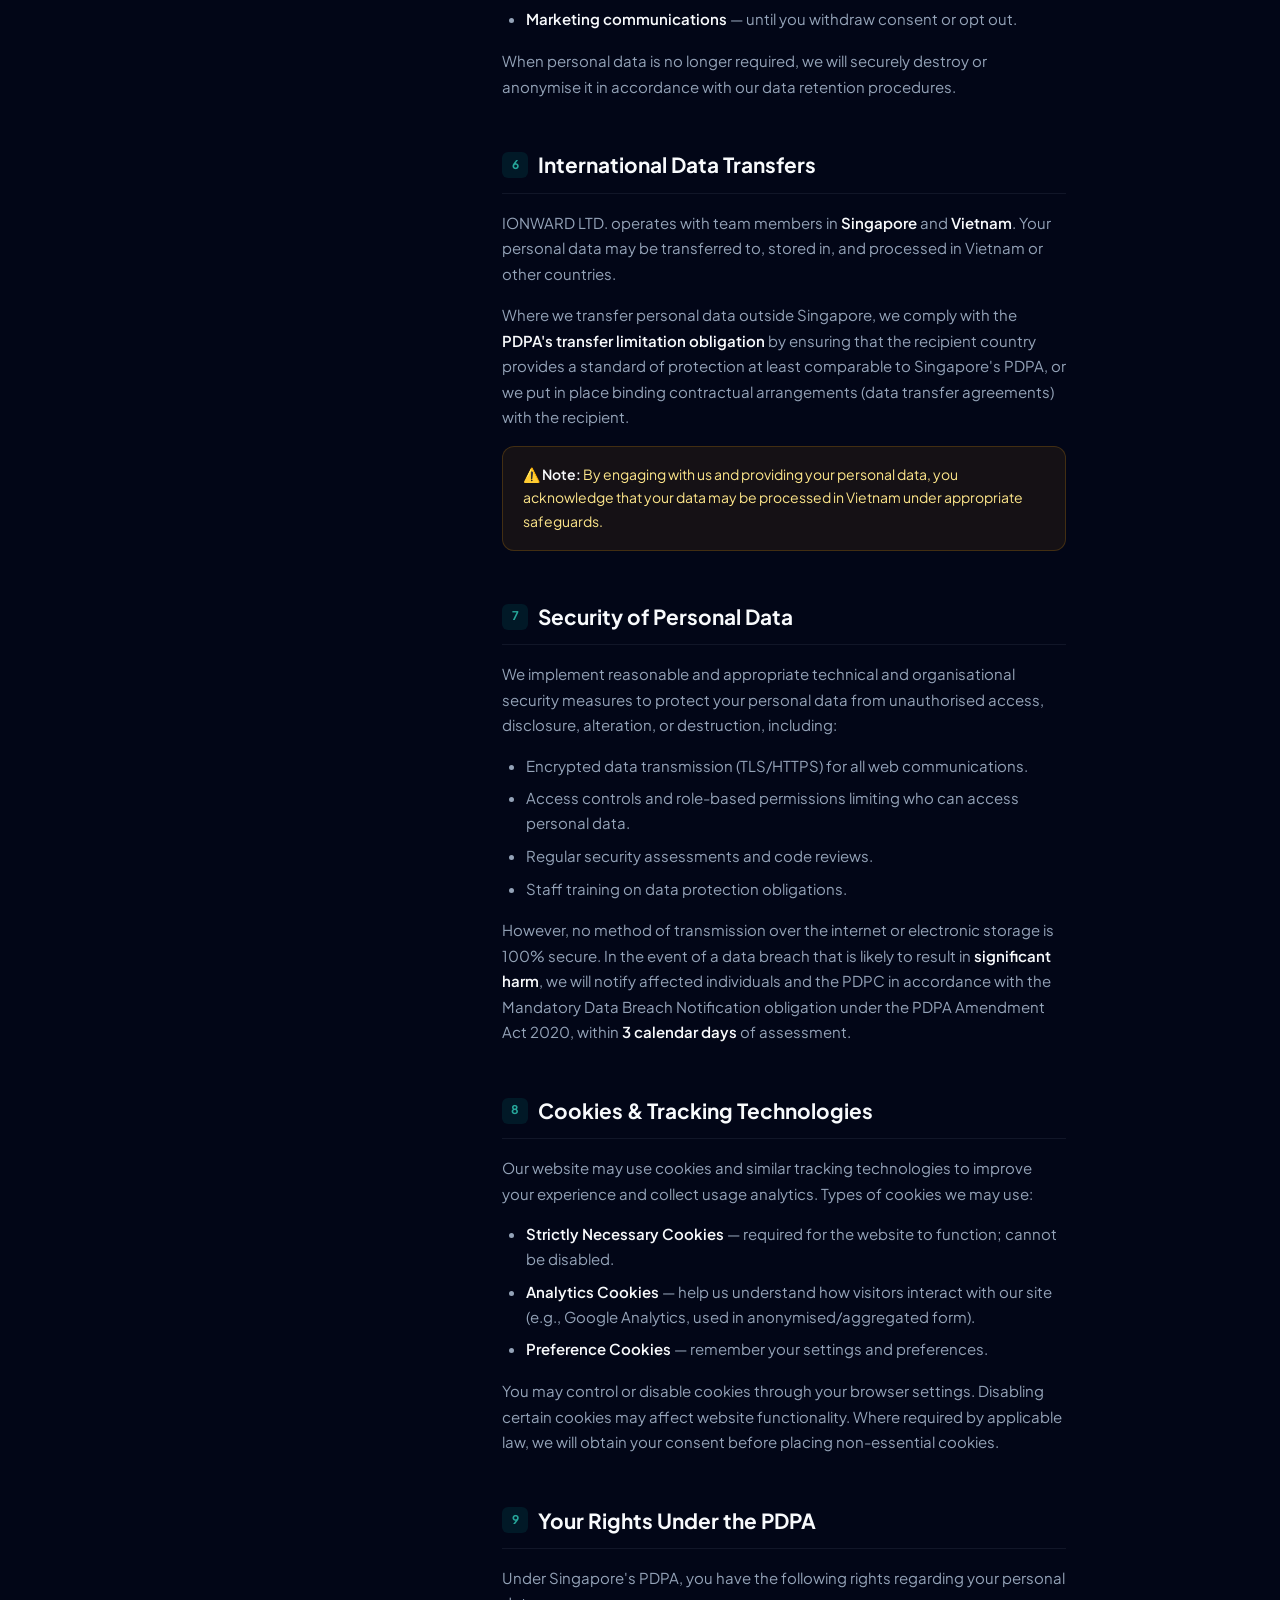
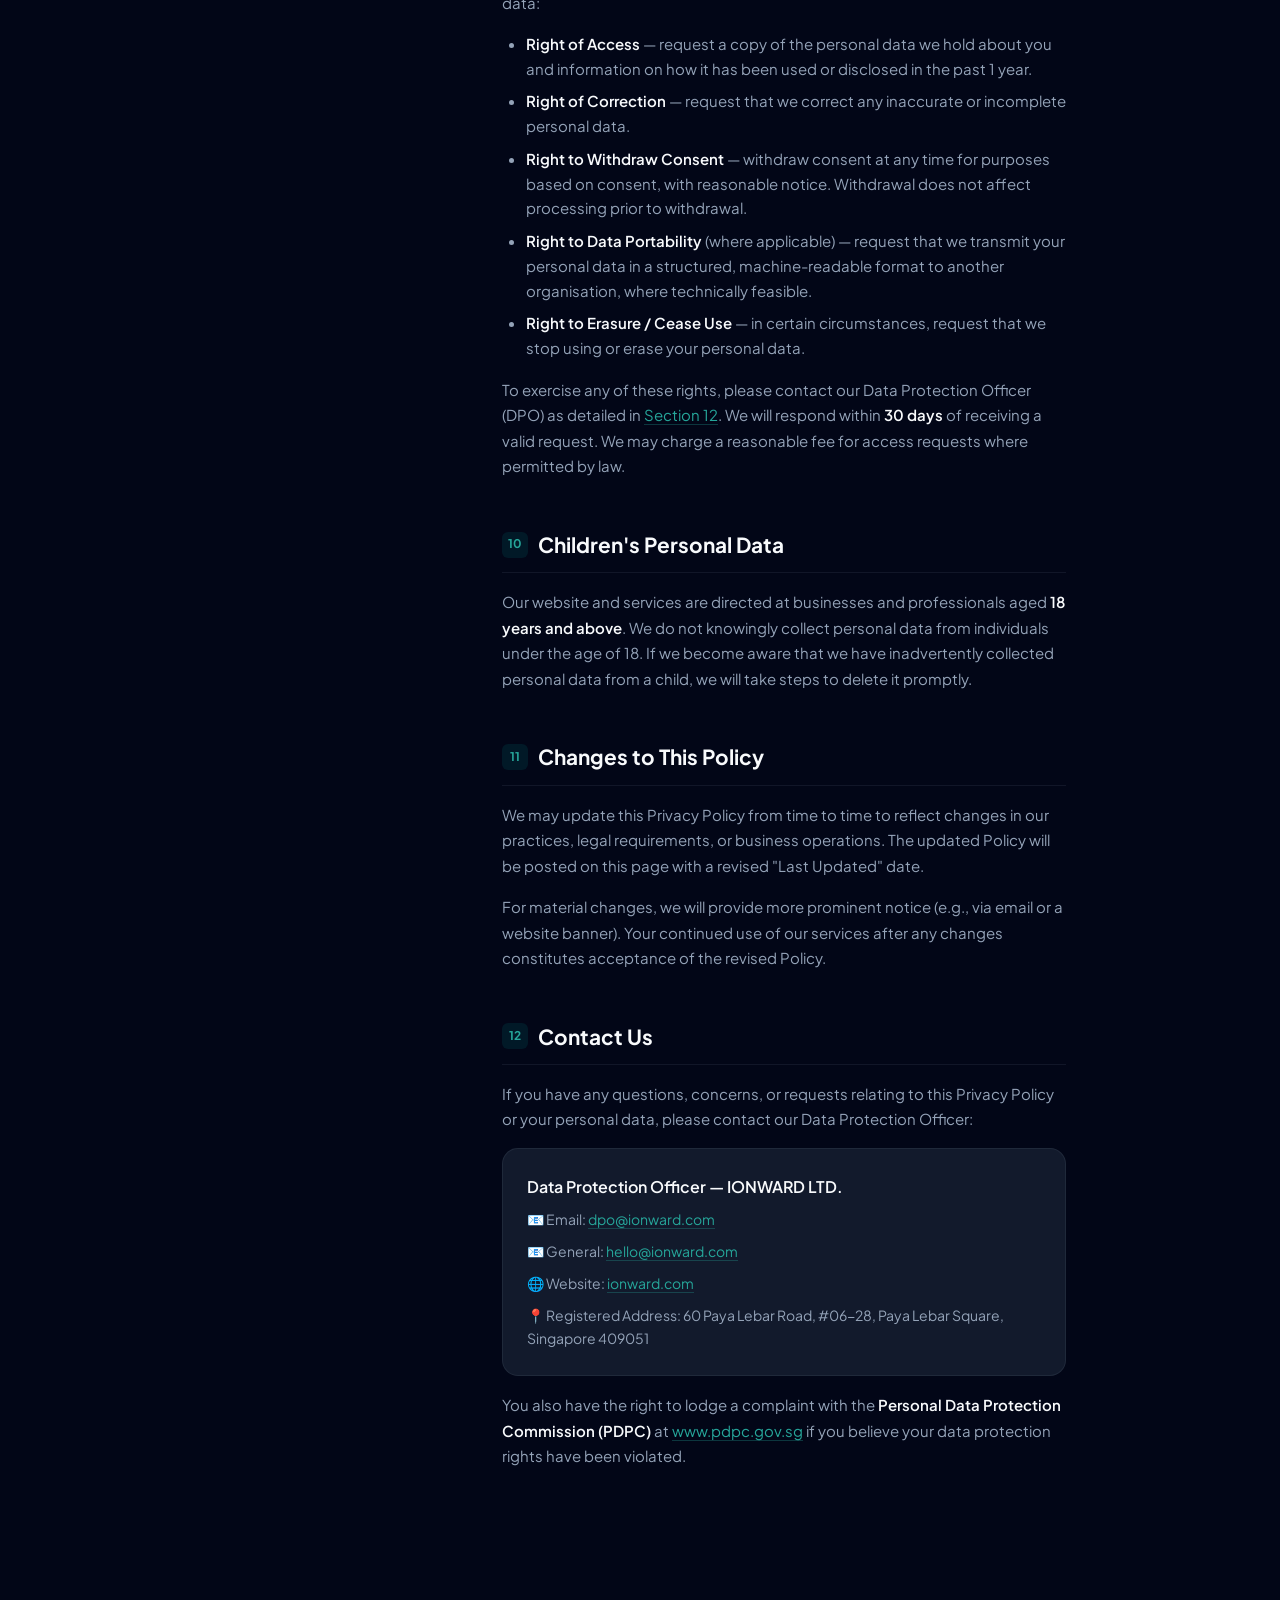
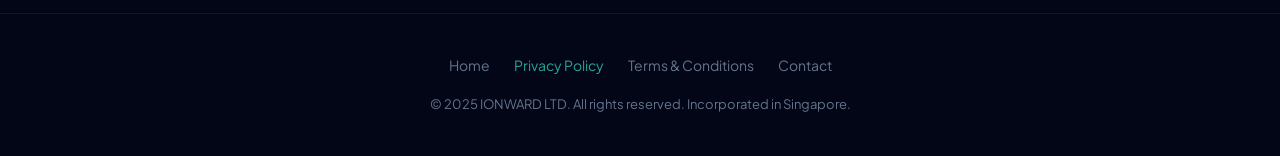
==== commit 0fbd9bb2: "Update company address in footer and legal pages" ====
--- a/privacy.html
+++ b/privacy.html
@@ -632,7 +632,7 @@
           <span>📧 Email: <a href="mailto:dpo@ionward.com">dpo@ionward.com</a></span>
           <span>📧 General: <a href="mailto:hello@ionward.com">hello@ionward.com</a></span>
           <span>🌐 Website: <a href="https://ionward.com">ionward.com</a></span>
-          <span>📍 Registered Address: Singapore</span>
+          <span>📍 Registered Address: 60 Paya Lebar Road, #06-28, Paya Lebar Square, Singapore 409051</span>
         </div>
         <p style="margin-top:1rem;">You also have the right to lodge a complaint with the <strong>Personal Data Protection Commission (PDPC)</strong> at <a href="https://www.pdpc.gov.sg" target="_blank" rel="noopener">www.pdpc.gov.sg</a> if you believe your data protection rights have been violated.</p>
       </section>
@@ -653,5 +653,21 @@
     </div>
   </footer>
 
+  <script>
+    (function () {
+      var isLocal = window.location.hostname === 'localhost' || window.location.hostname === '127.0.0.1';
+      if (isLocal) {
+        var links = document.querySelectorAll('a');
+        for (var i = 0; i < links.length; i++) {
+          var href = links[i].getAttribute('href');
+          if (href === '/privacy') {
+            links[i].setAttribute('href', '/privacy.html');
+          } else if (href === '/terms') {
+            links[i].setAttribute('href', '/terms.html');
+          }
+        }
+      }
+    })();
+  </script>
 </body>
 </html>
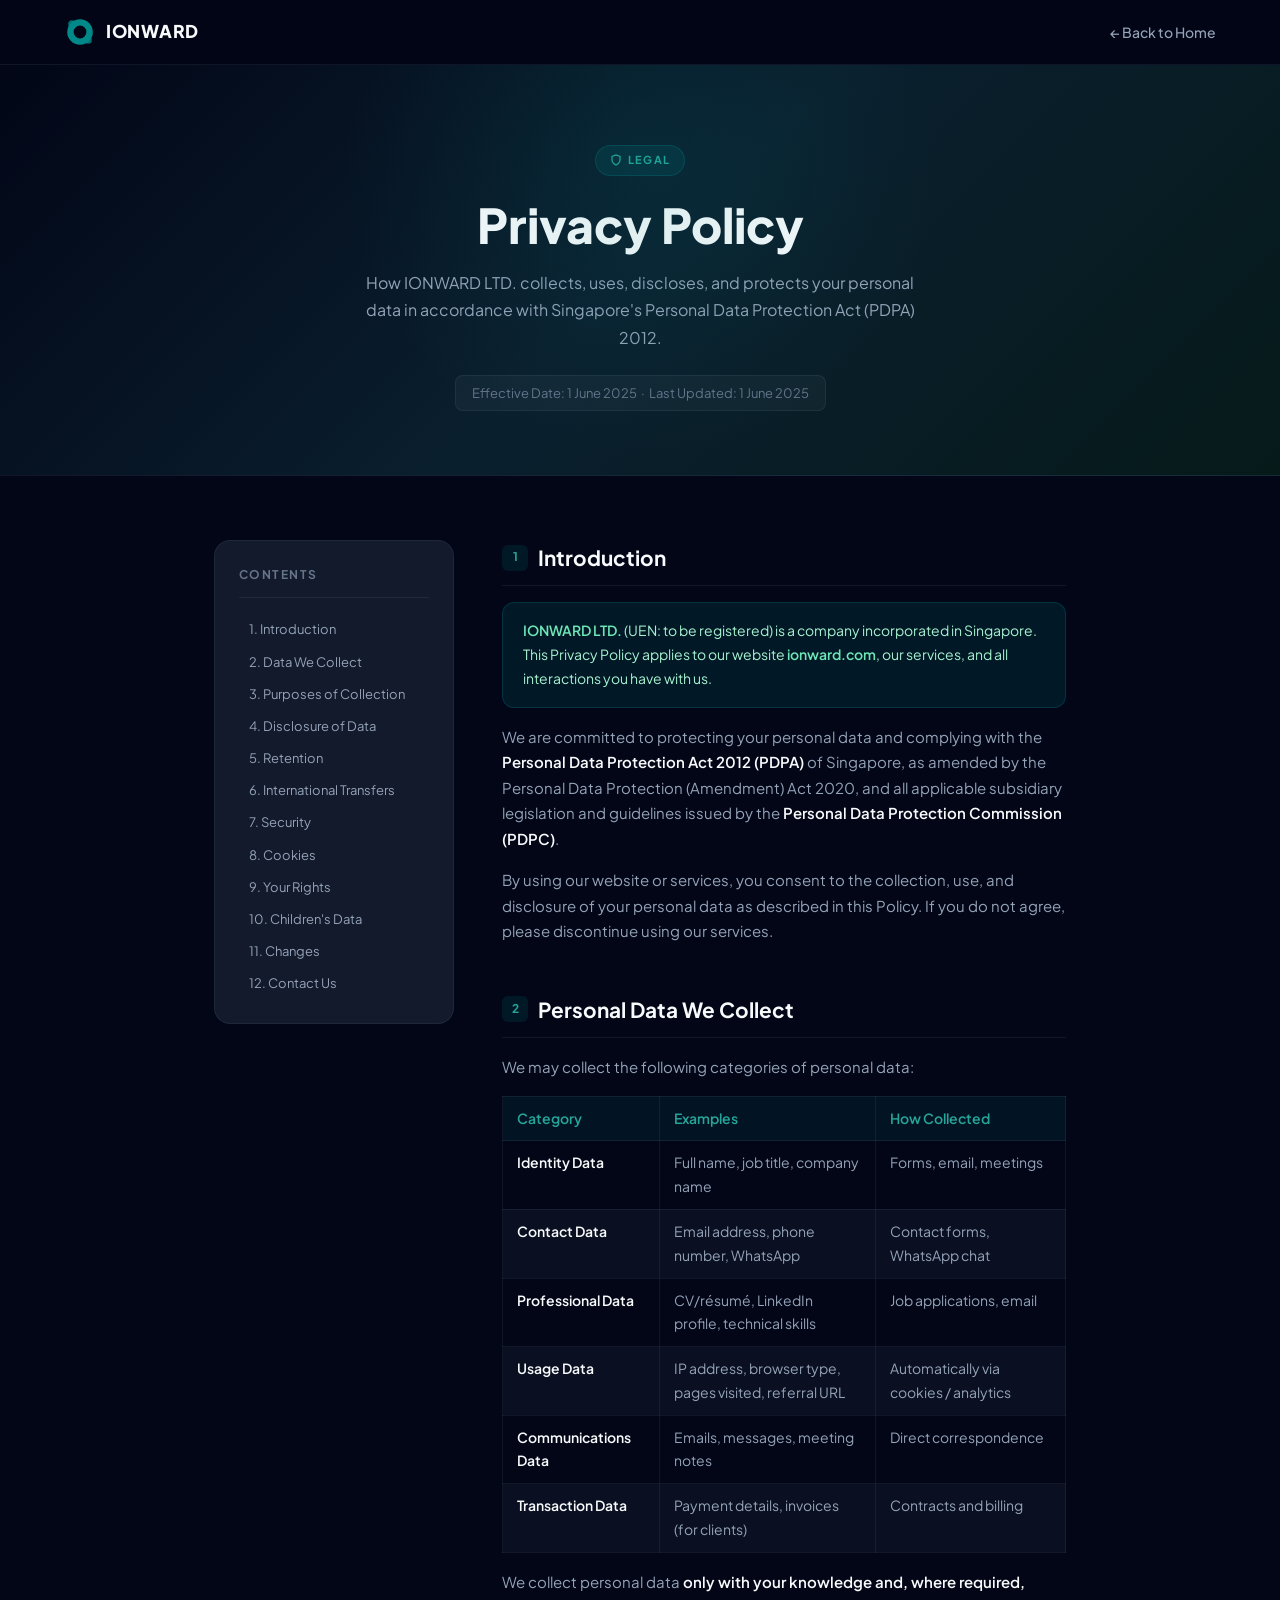
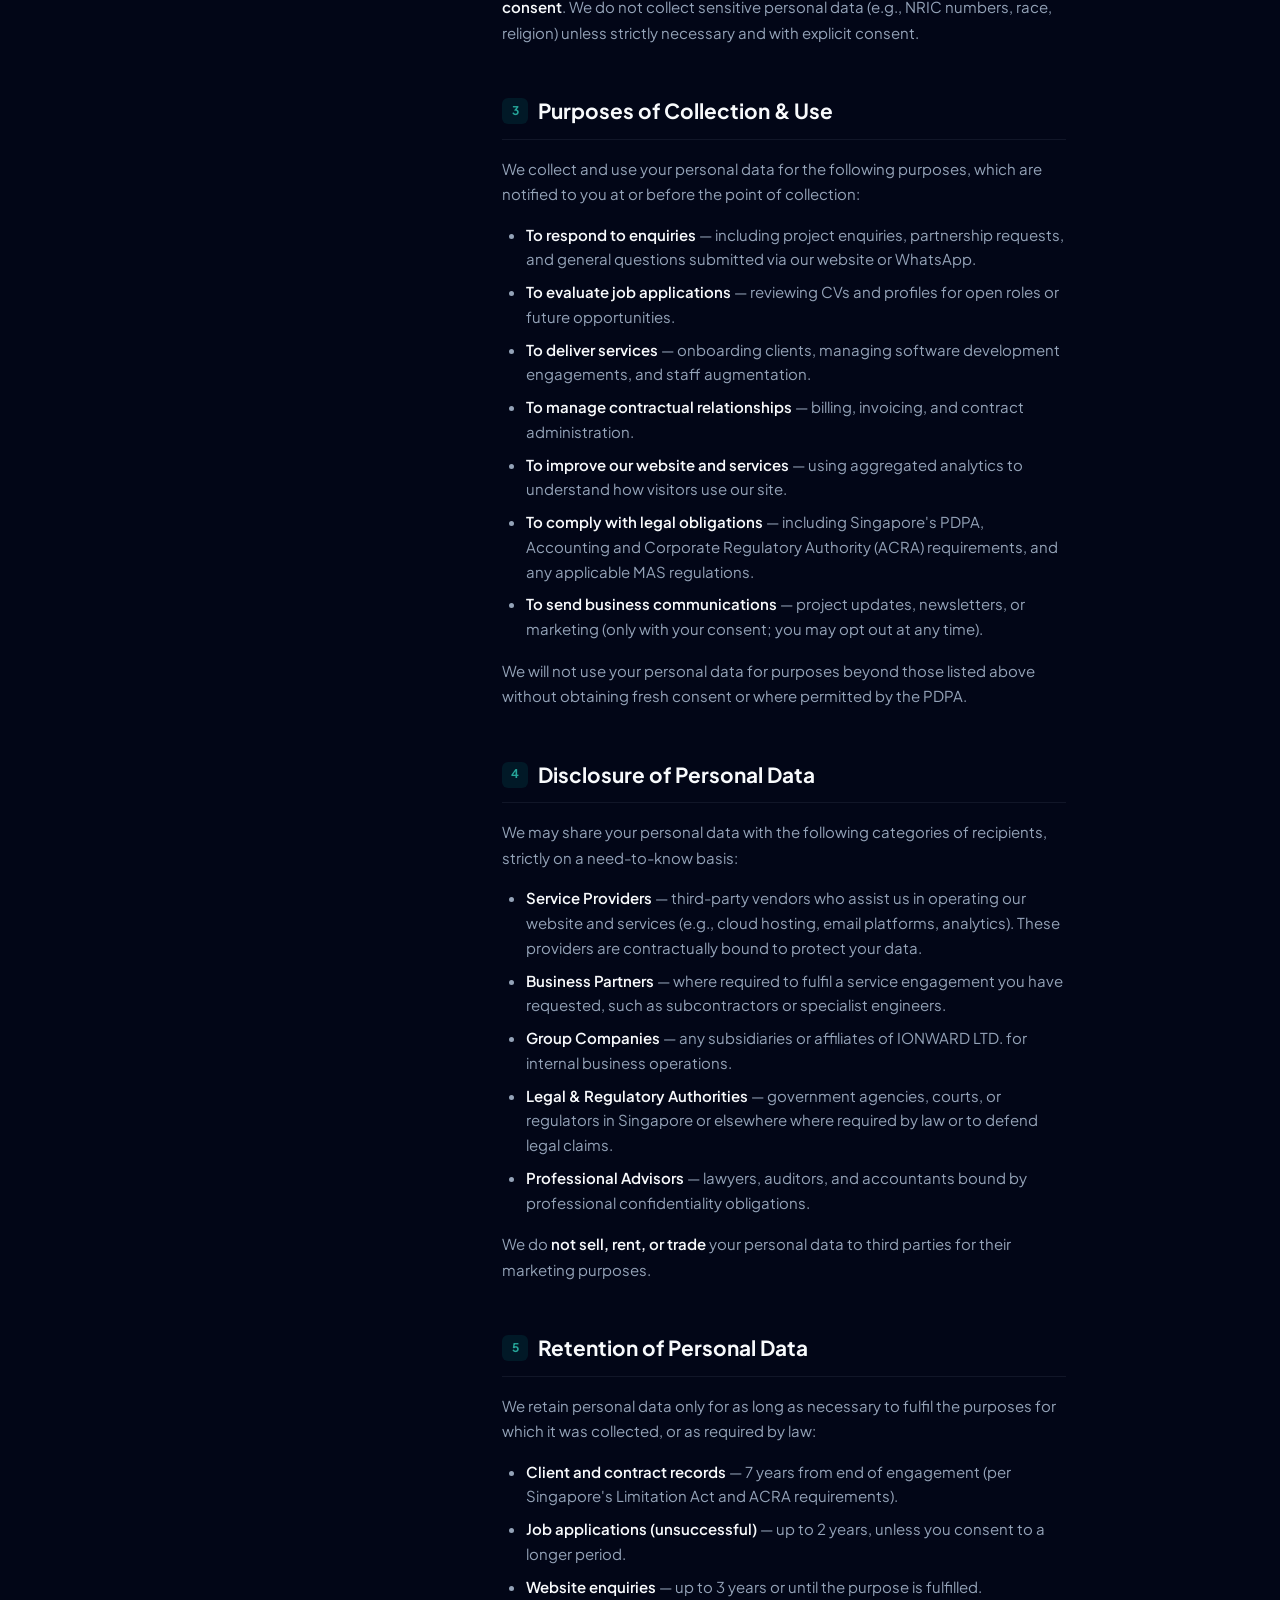
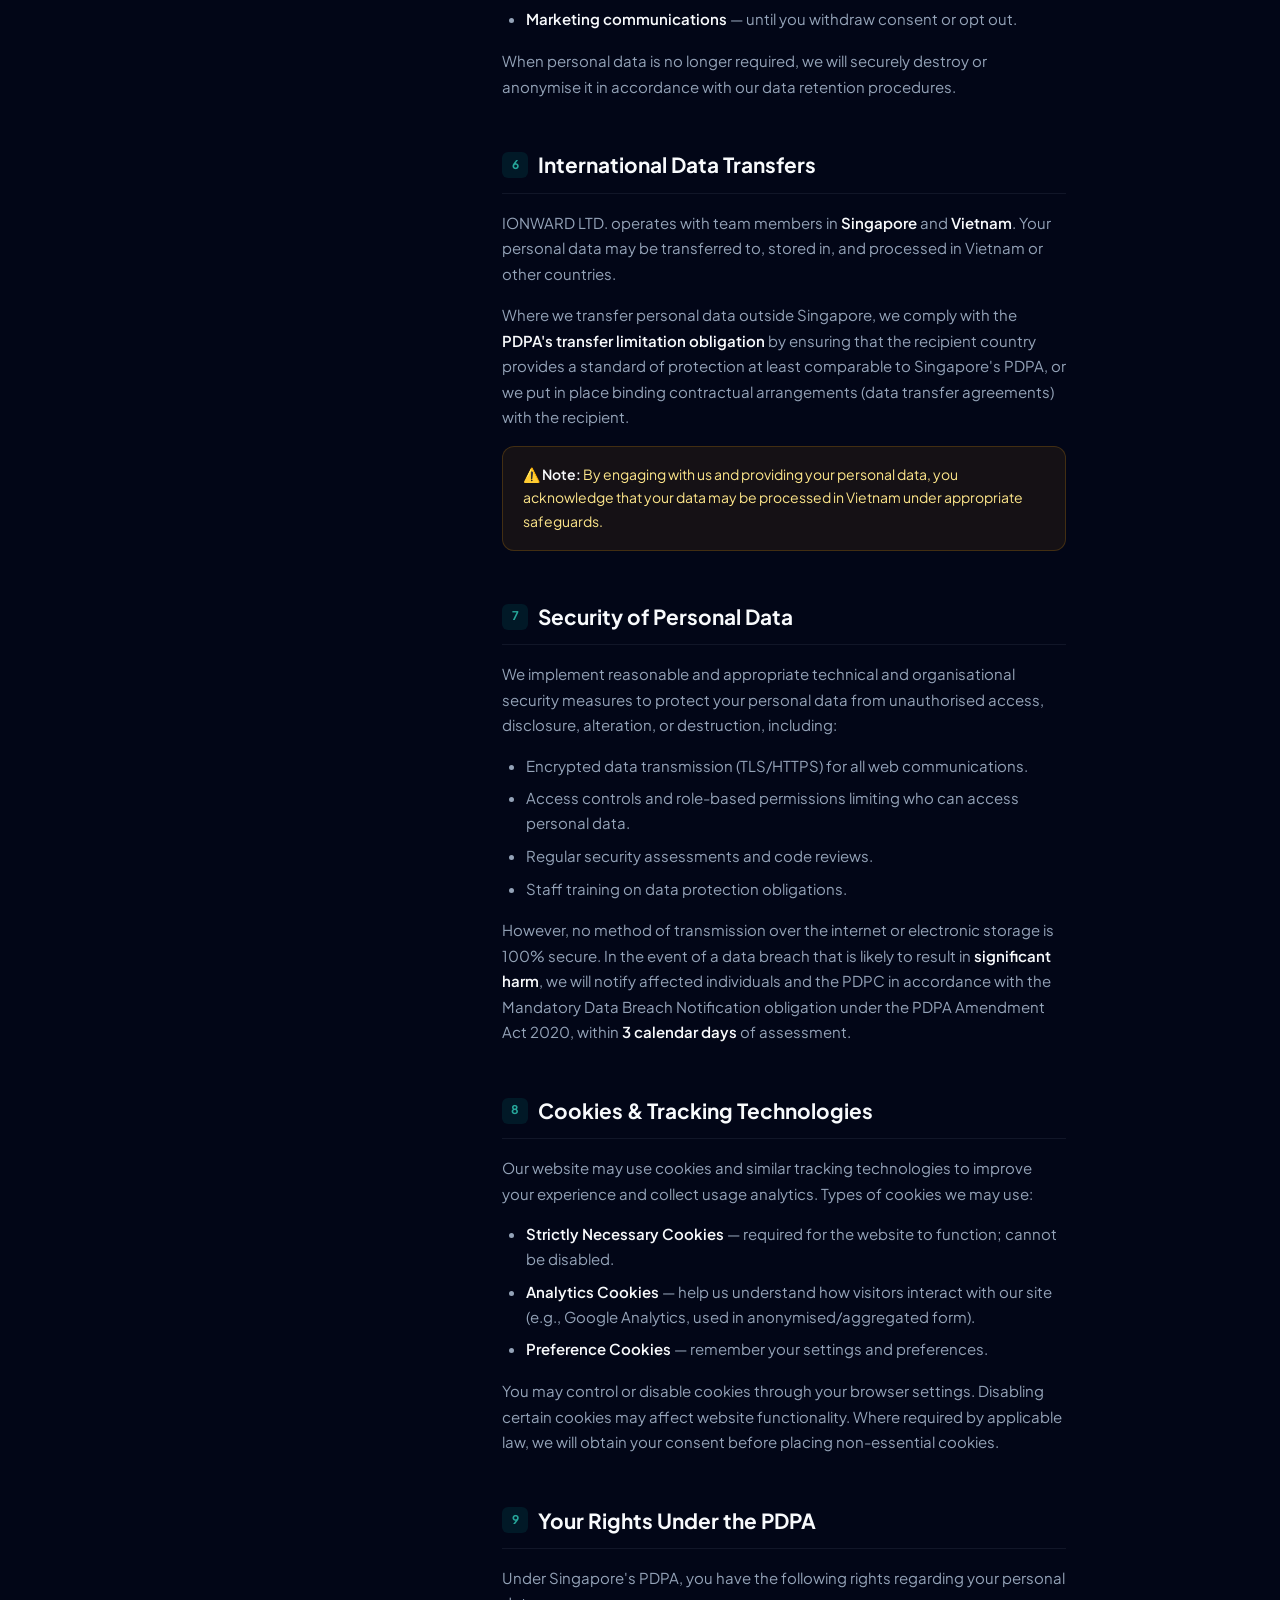
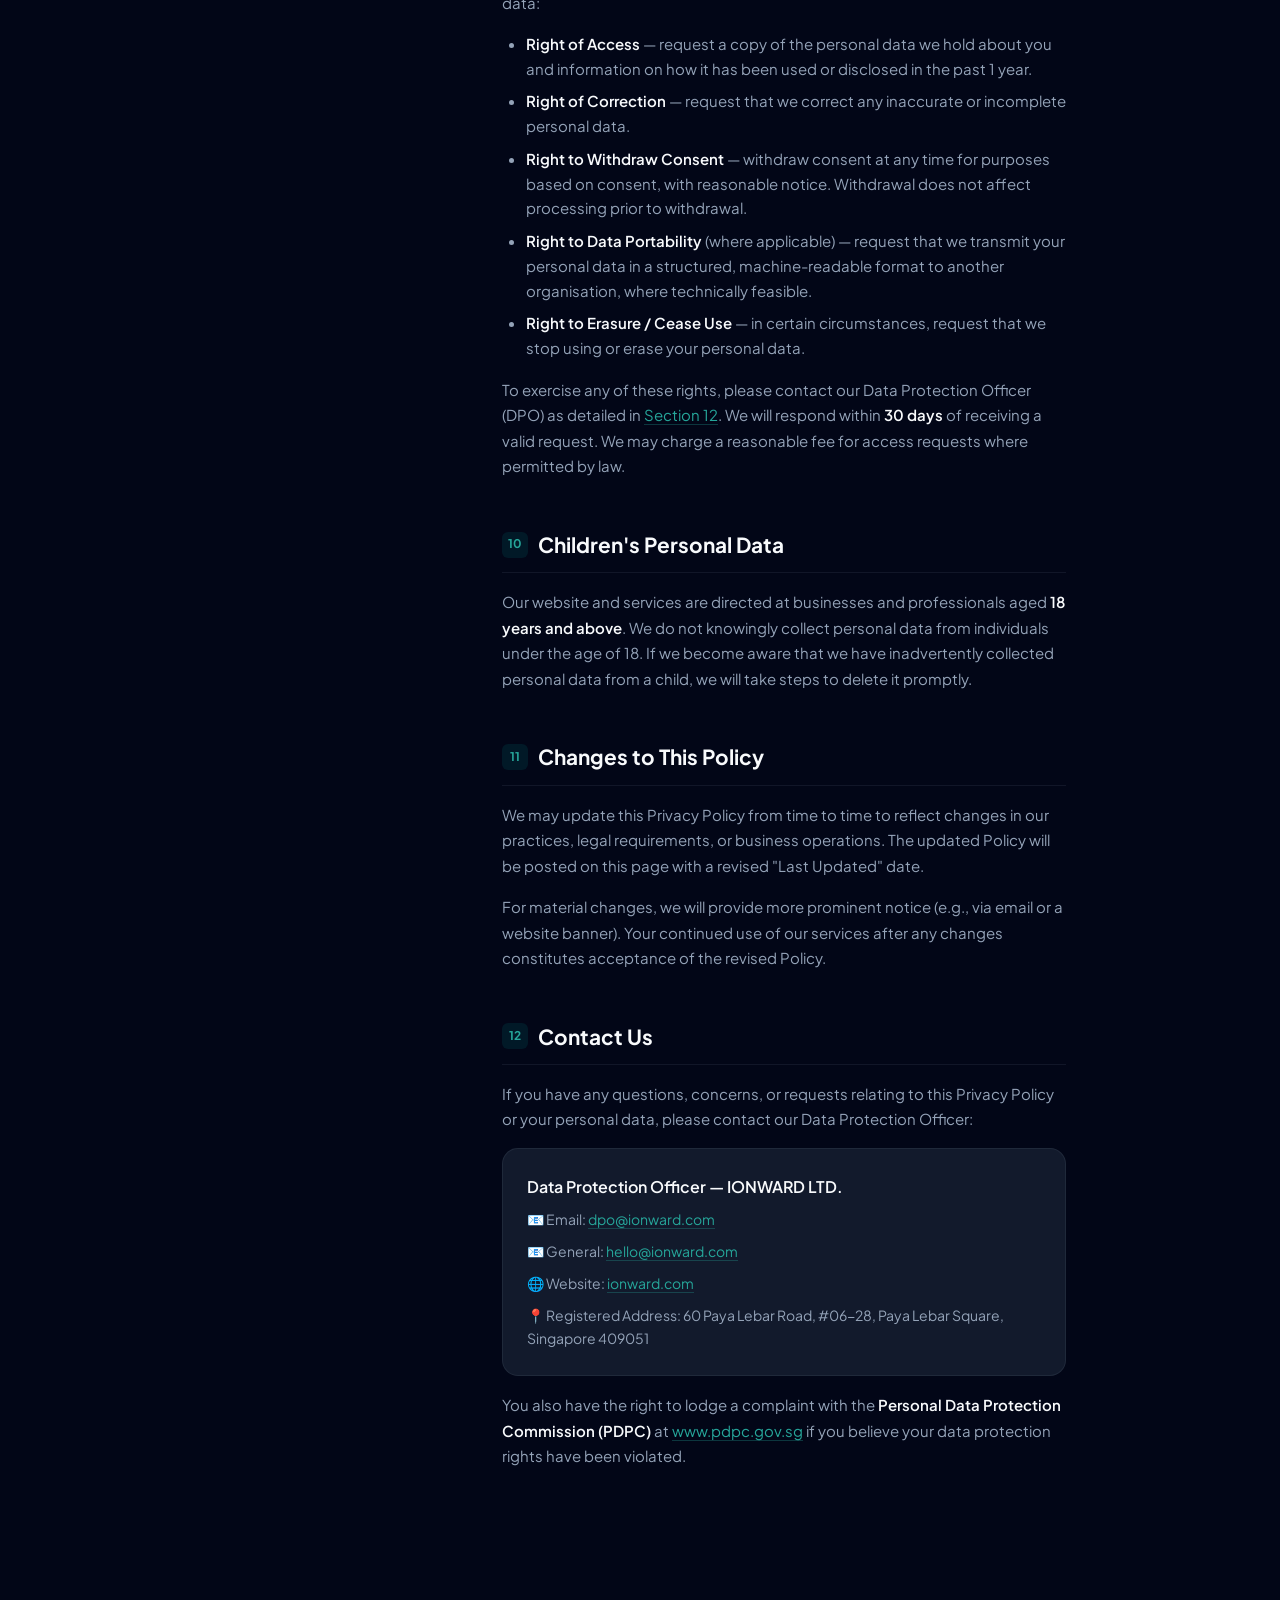
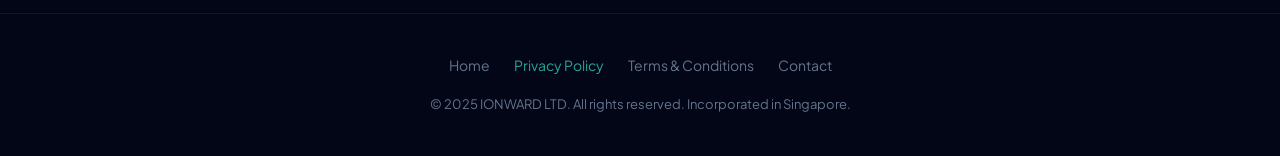
==== commit c597ec5d: "Remove Privacy/Terms links from top nav on legal pages" ====
--- a/privacy.html
+++ b/privacy.html
@@ -427,9 +427,7 @@
       </a>
       <nav>
         <ul class="nav-links">
-          <li><a href="/">Home</a></li>
-          <li><a href="/privacy" class="active" style="color:#26A69A;">Privacy Policy</a></li>
-          <li><a href="/terms">Terms &amp; Conditions</a></li>
+          <li><a href="/">← Back to Home</a></li>
         </ul>
       </nav>
     </div>
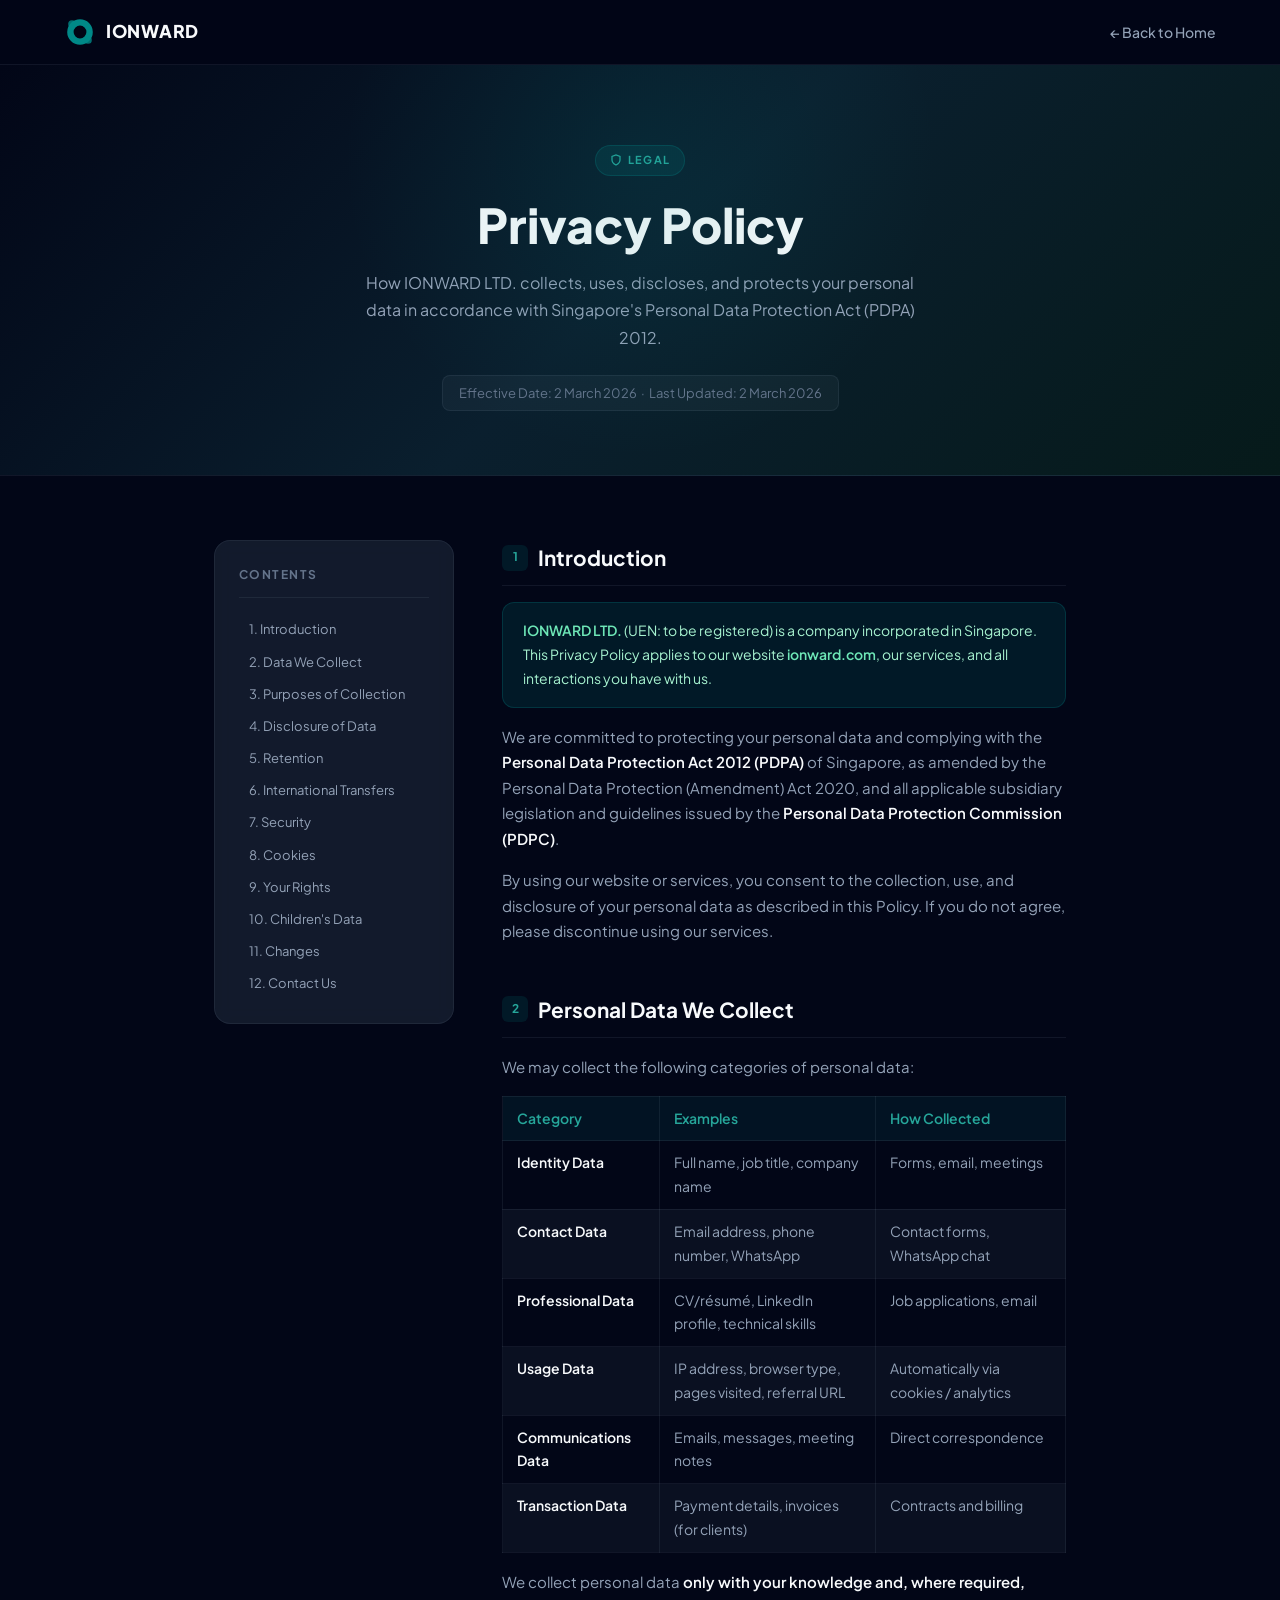
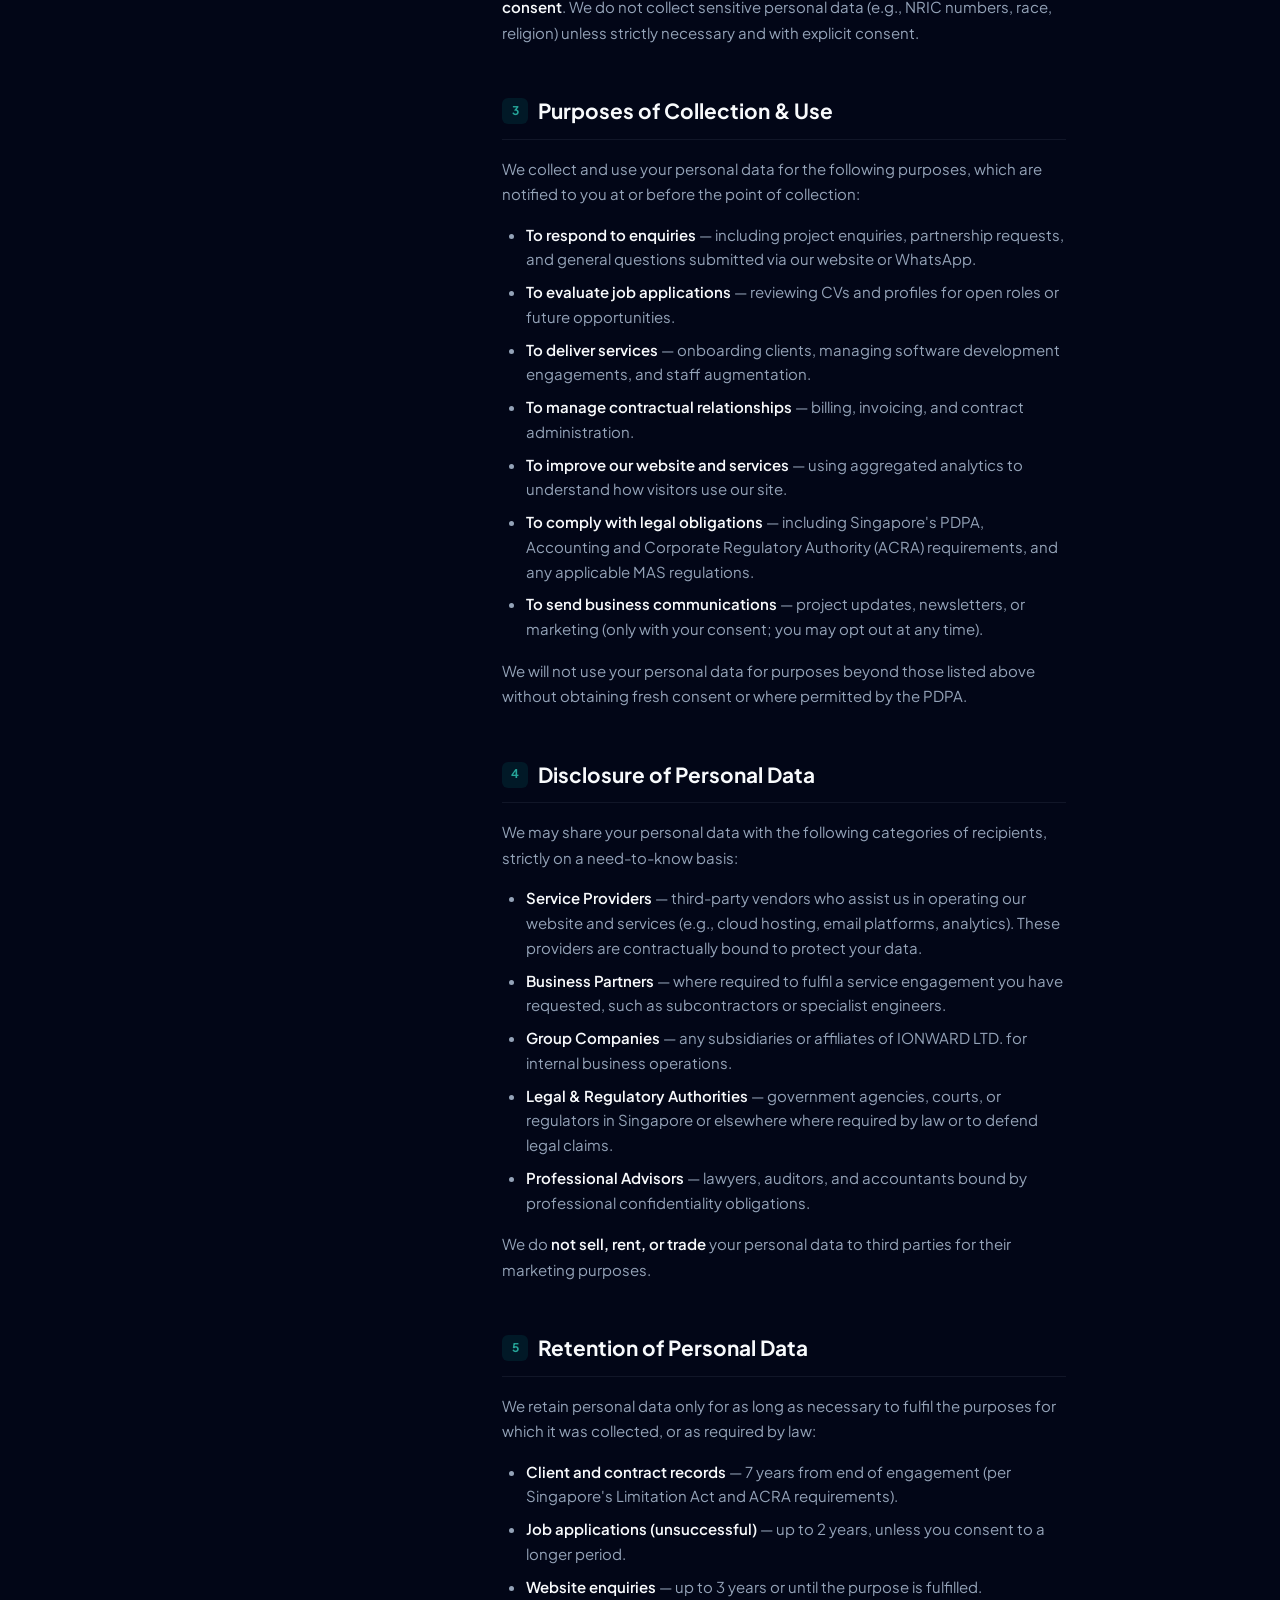
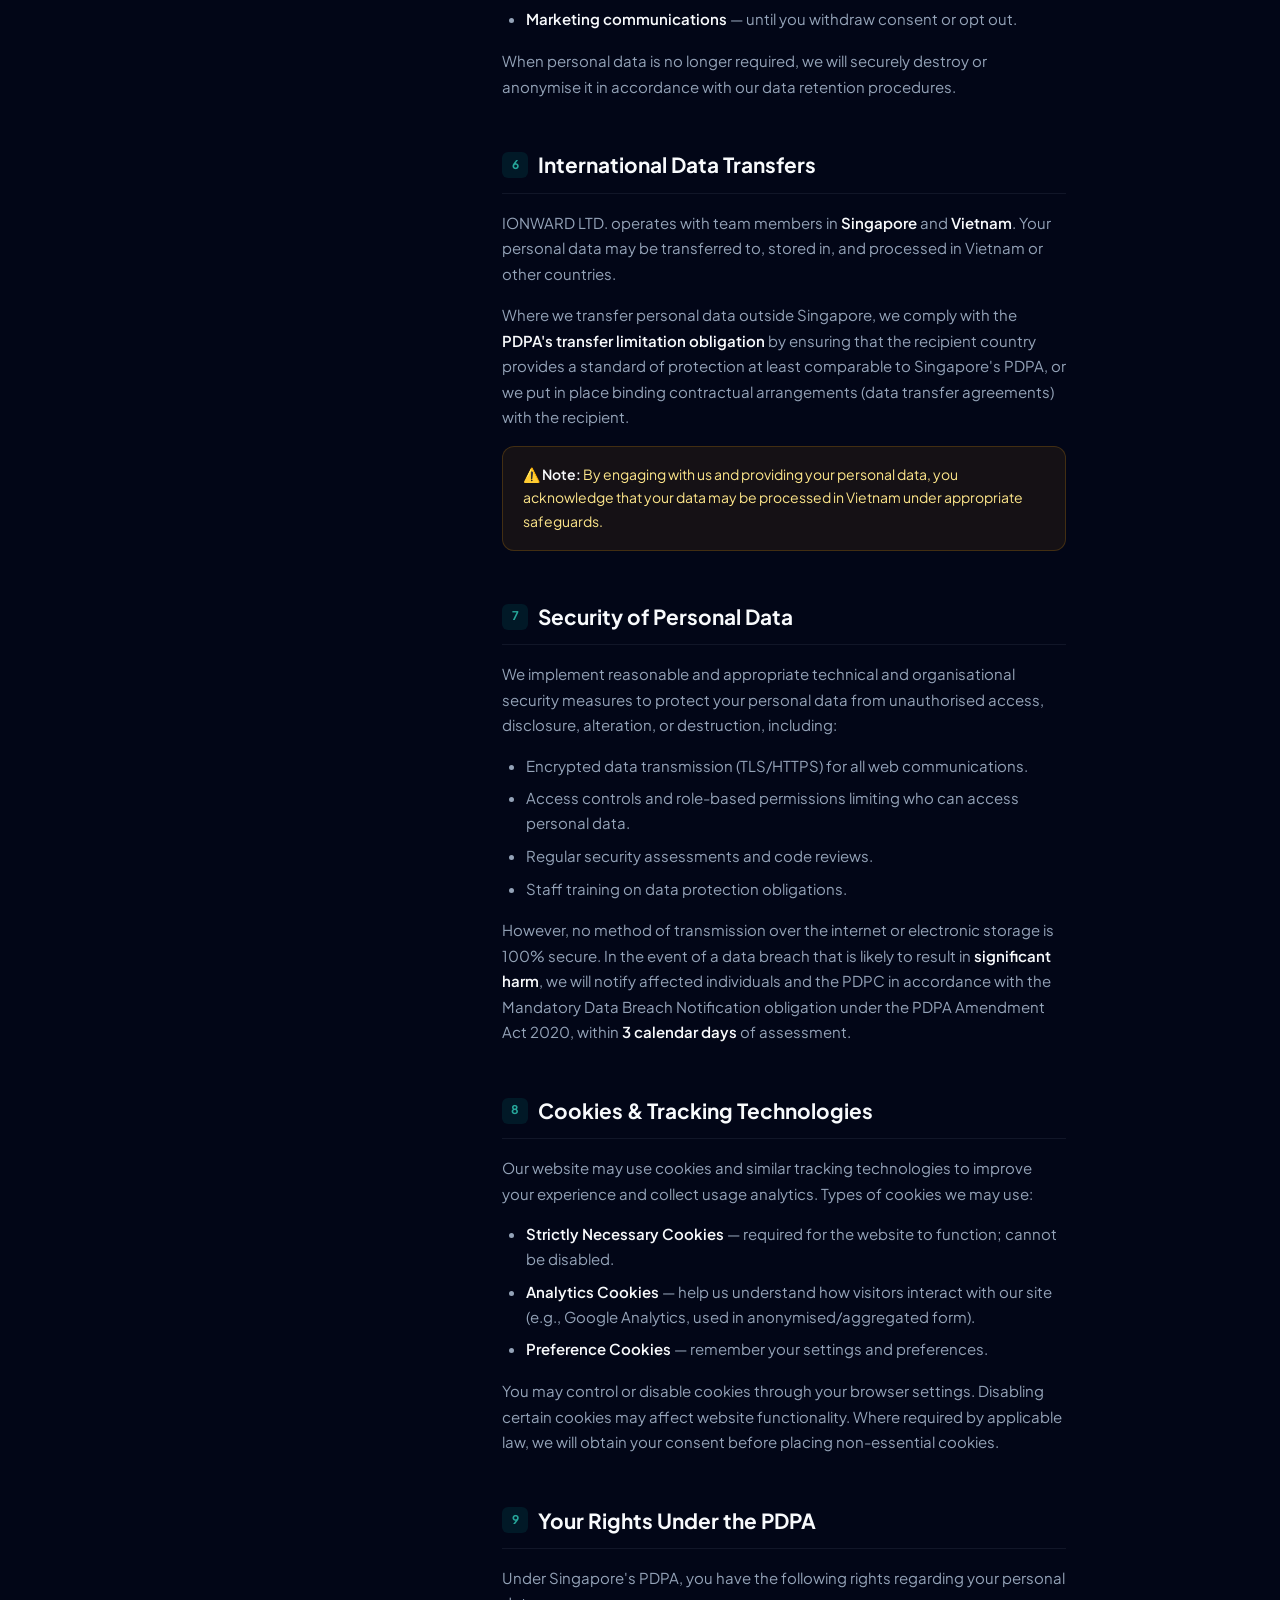
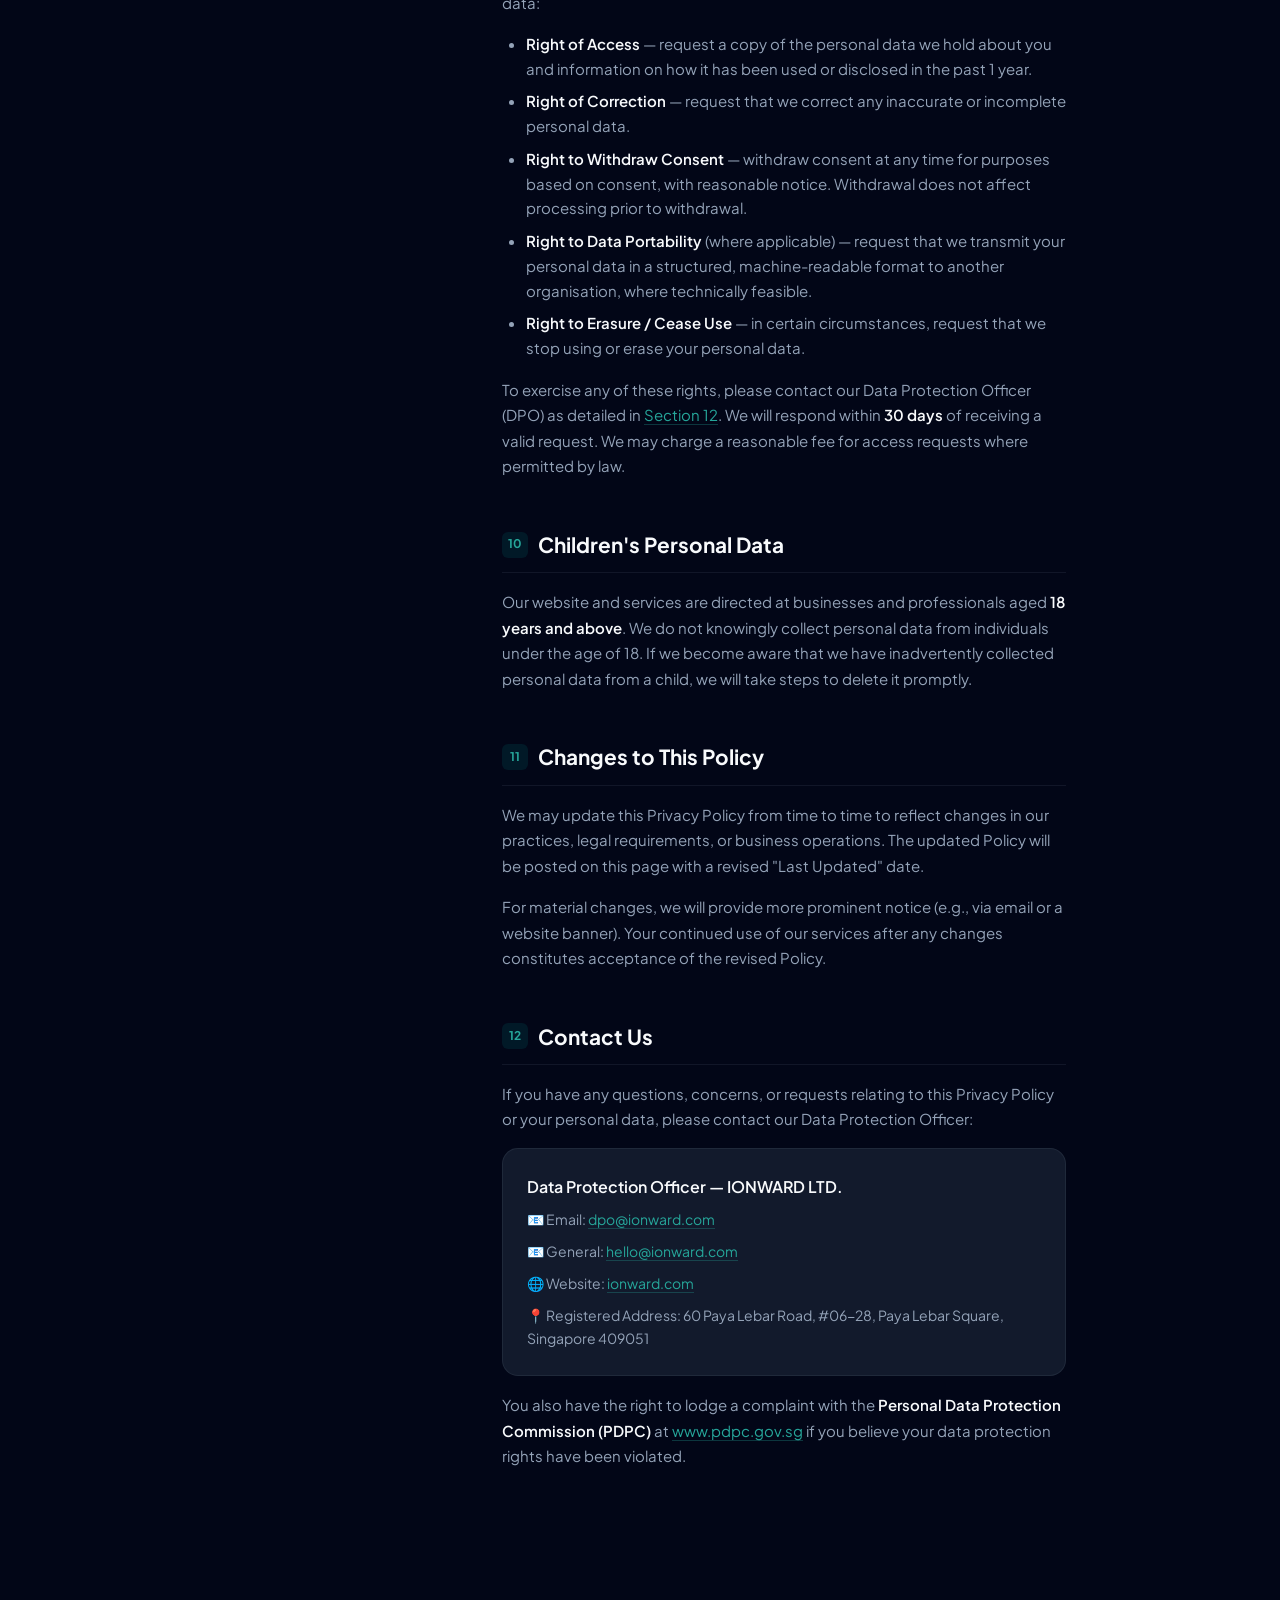
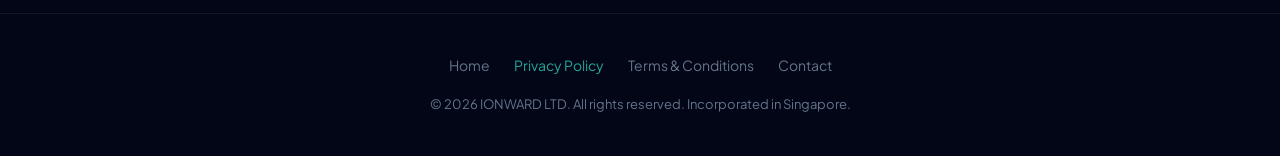
==== commit d30b8a94: "Update effective dates to 2 March 2026 and copyright to 2026" ====
--- a/privacy.html
+++ b/privacy.html
@@ -441,7 +441,7 @@
     </div>
     <h1>Privacy Policy</h1>
     <p>How IONWARD LTD. collects, uses, discloses, and protects your personal data in accordance with Singapore's Personal Data Protection Act (PDPA) 2012.</p>
-    <span class="effective-date">Effective Date: 1 June 2025 &nbsp;·&nbsp; Last Updated: 1 June 2025</span>
+    <span class="effective-date">Effective Date: 2 March 2026 &nbsp;·&nbsp; Last Updated: 2 March 2026</span>
   </div>
 
   <!-- ── Main ── -->
@@ -647,7 +647,7 @@
         <a href="/terms">Terms &amp; Conditions</a>
         <a href="mailto:hello@ionward.com">Contact</a>
       </nav>
-      <p class="footer-copy">© 2025 IONWARD LTD. All rights reserved. Incorporated in Singapore.</p>
+      <p class="footer-copy">© 2026 IONWARD LTD. All rights reserved. Incorporated in Singapore.</p>
     </div>
   </footer>
 
